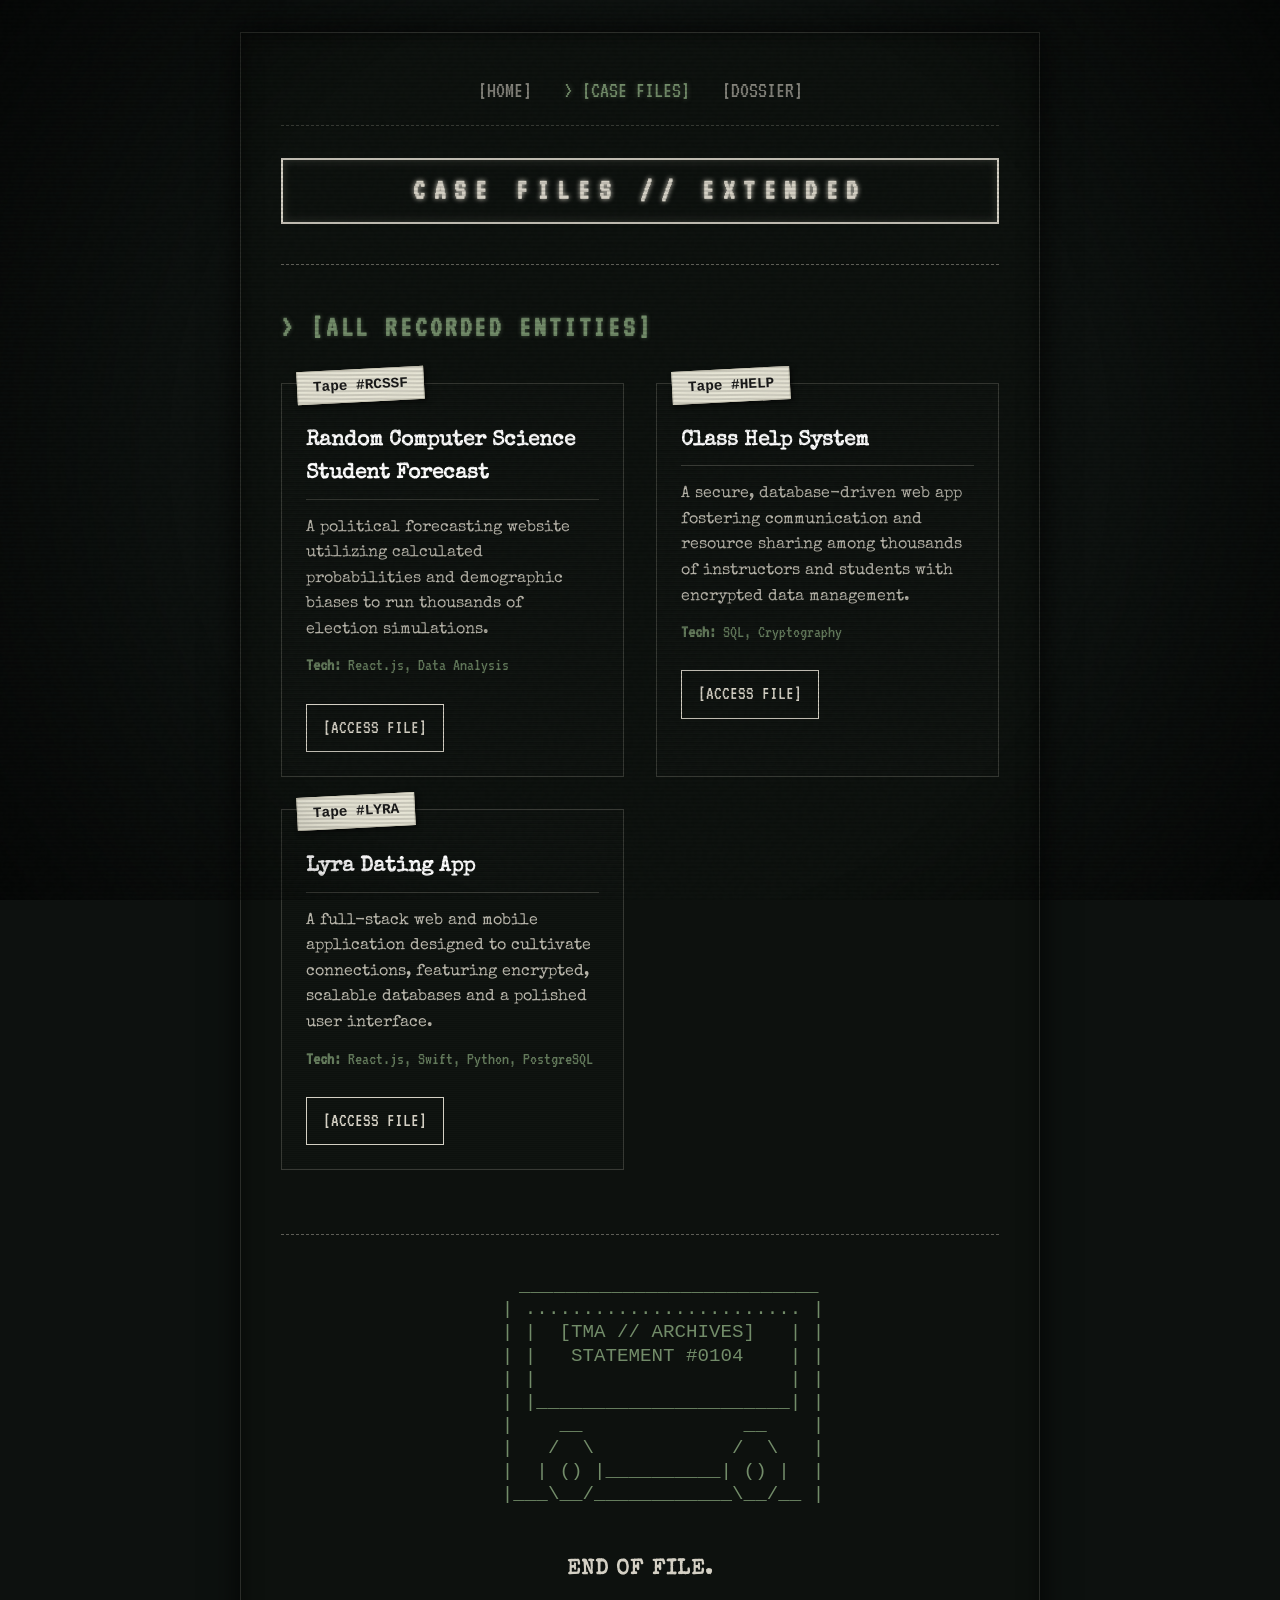
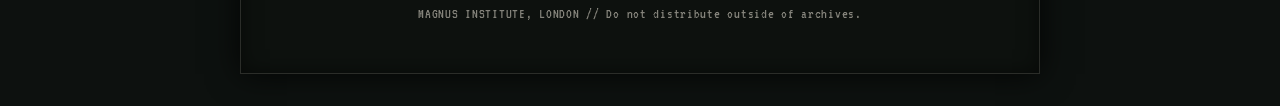
==== projects.html @ f33b3553 "Add files via upload" ====
<!DOCTYPE html>
<html lang="en">

<head>
    <meta charset="UTF-8">
    <meta name="viewport" content="width=device-width, initial-scale=1.0">
    <title>The Archives | Case Files</title>
    <link rel="stylesheet" href="style.css">
    <link rel="preconnect" href="https://fonts.googleapis.com">
    <link rel="preconnect" href="https://fonts.gstatic.com" crossorigin>
    <link href="https://fonts.googleapis.com/css2?family=Special+Elite&family=VT323&display=swap" rel="stylesheet">
</head>

<body>
    <div class="crt-overlay"></div>
    <div class="scanlines"></div>
    <div class="noise"></div>

    <main class="container">
        <header class="document-header">
            <nav class="archive-nav">
                <a href="index.html" class="nav-link">[HOME]</a>
                <a href="projects.html" class="nav-link active">[CASE FILES]</a>
                <a href="resume.html" class="nav-link">[DOSSIER]</a>
            </nav>
            <h1 class="classification">CASE FILES // EXTENDED</h1>
            <hr class="separator">
        </header>

        <section class="content-section" id="case-files">
            <h2>[ALL RECORDED ENTITIES]</h2>
            <div class="grid-container">
                <article class="case-file">
                    <div class="tape-label">Tape #RCSSF</div>
                    <h3>Random Computer Science Student Forecast</h3>
                    <p>A political forecasting website utilizing calculated probabilities and demographic biases to run
                        thousands of election simulations.</p>
                    <p class="tech-stack"><strong>Tech:</strong> React.js, Data Analysis</p>
                    <a href="#" class="btn">[ACCESS FILE]</a>
                </article>
                <article class="case-file">
                    <div class="tape-label">Tape #HELP</div>
                    <h3>Class Help System</h3>
                    <p>A secure, database-driven web app fostering communication and resource sharing among thousands of
                        instructors and students with encrypted data management.</p>
                    <p class="tech-stack"><strong>Tech:</strong> SQL, Cryptography</p>
                    <a href="#" class="btn">[ACCESS FILE]</a>
                </article>
                <article class="case-file">
                    <div class="tape-label">Tape #LYRA</div>
                    <h3>Lyra Dating App</h3>
                    <p>A full-stack web and mobile application designed to cultivate connections, featuring encrypted,
                        scalable databases and a polished user interface.</p>
                    <p class="tech-stack"><strong>Tech:</strong> React.js, Swift, Python, PostgreSQL</p>
                    <a href="#" class="btn">[ACCESS FILE]</a>
                </article>
            </div>
        </section>

        <footer class="document-footer">
            <hr class="separator">
            <pre class="ascii-art">
     __________________________
    | ........................ |
    | |  [TMA // ARCHIVES]   | |
    | |   STATEMENT #0104    | |
    | |                      | |
    | |______________________| |
    |    __              __    |
    |   /  \            /  \   |
    |  | () |__________| () |  |
    |___\__/____________\__/__ |
            </pre>
            <p>END OF FILE.</p>
            <p class="small-text">MAGNUS INSTITUTE, LONDON // Do not distribute outside of archives.</p>
        </footer>
    </main>

    <script src="script.js"></script>
</body>

</html>
---- style.css ----
:root {
    --bg-color: #0d110f; /* very dark greenish gray */
    --text-color: #d4d0c4; /* aged paper / dim phosphor */
    --accent-color: #728c69; /* muted tape label green */
    --red-alert: #a63c3c; /* dull blood red */
    --tape-color: #e6e4d5; /* yellowish masking tape */
    --font-typewriter: 'Special Elite', monospace;
    --font-terminal: 'VT323', monospace;
}

* {
    margin: 0;
    padding: 0;
    box-sizing: border-box;
    cursor: crosshair;
}

body {
    background-color: var(--bg-color);
    color: var(--text-color);
    font-family: var(--font-typewriter);
    line-height: 1.6;
    overflow-x: hidden;
    position: relative;
    padding: 2rem 1rem;
}

/* --- Vfx Overlays --- */
.scanlines {
    position: fixed;
    top: 0; left: 0; width: 100%; height: 100vh;
    background: linear-gradient(
        to bottom,
        rgba(255,255,255,0),
        rgba(255,255,255,0) 50%,
        rgba(0,0,0,0.1) 50%,
        rgba(0,0,0,0.1)
    );
    background-size: 100% 4px;
    pointer-events: none;
    z-index: 100;
}

.noise {
    position: fixed;
    top: 0; left: 0; width: 100%; height: 100vh;
    background-image: url('data:image/svg+xml;utf8,%3Csvg viewBox="0 0 200 200" xmlns="http://www.w3.org/2000/svg"%3E%3Cfilter id="noiseFilter"%3E%3CfeTurbulence type="fractalNoise" baseFrequency="0.85" numOctaves="3" stitchTiles="stitch"/%3E%3C/filter%3E%3Crect width="100%25" height="100%25" filter="url(%23noiseFilter)" opacity="0.1"/%3E%3C/svg%3E');
    pointer-events: none;
    z-index: 99;
    opacity: 0.15;
}

.crt-overlay {
    position: fixed;
    top: 0; left: 0; width: 100%; height: 100vh;
    background: radial-gradient(circle, rgba(13,17,15,0) 60%, rgba(0,0,0,0.6) 100%);
    pointer-events: none;
    z-index: 98;
}

/* --- Layout Defaults --- */
.container {
    max-width: 800px;
    margin: 0 auto;
    position: relative;
    z-index: 10;
    padding: 2.5rem;
    border: 1px solid rgba(212, 208, 196, 0.15);
    background: rgba(13, 17, 15, 0.85); /* Slightly transparent dark bg */
    box-shadow: 0 0 30px rgba(0,0,0,0.8), inset 0 0 20px rgba(0,0,0,0.5);
}

.document-header {
    margin-bottom: 2rem;
}

.classification {
    font-family: var(--font-terminal);
    font-size: 1.8rem;
    letter-spacing: 0.3em;
    text-align: center;
    border: 2px solid var(--text-color);
    padding: 0.5rem;
    margin-bottom: 2rem;
    text-transform: uppercase;
    animation: flicker 5s infinite alternate;
    text-shadow: 0 0 5px var(--text-color);
    box-shadow: inset 0 0 10px rgba(212, 208, 196, 0.2);
}

.meta-data {
    font-size: 1.1rem;
    padding: 1rem;
    background: rgba(255, 255, 255, 0.02);
    border-left: 4px solid var(--accent-color);
}

.meta-data p {
    margin-bottom: 0.75rem;
    display: flex;
    flex-wrap: wrap;
    align-items: baseline;
}

.meta-data strong {
    font-family: var(--font-terminal);
    font-size: 1.4rem;
    color: var(--accent-color);
    margin-right: 0.8rem;
    min-width: 150px;
}

.typewriter-text {
    color: #fff;
    text-shadow: 0 0 3px rgba(255,255,255,0.5);
}

.separator {
    border: none;
    border-top: 1px dashed rgba(212, 208, 196, 0.4);
    margin: 2.5rem 0;
}

/* --- Sections --- */
.content-section {
    margin-bottom: 4rem;
}

h2 {
    font-family: var(--font-terminal);
    font-size: 1.8rem;
    margin-bottom: 1.5rem;
    color: var(--accent-color);
    text-transform: uppercase;
    letter-spacing: 0.1em;
    text-shadow: 0 0 4px rgba(114, 140, 105, 0.5);
}

h2::before {
    content: "> ";
    animation: blink 2s infinite;
}

/* --- Redacted Text --- */
.redacted {
    background-color: var(--text-color);
    color: var(--text-color);
    padding: 0 4px;
    display: inline-block;
    transition: all 0.3s ease;
    cursor: help;
}

.redacted:hover {
    background-color: rgba(212, 208, 196, 0.1); /* reveals slightly */
    text-shadow: 0 0 2px var(--text-color);
}

.redacted::selection {
    background: transparent;
    color: transparent;
}

/* --- Case Files (Projects) --- */
.grid-container {
    display: grid;
    grid-template-columns: repeat(auto-fit, minmax(240px, 1fr));
    gap: 2rem;
    margin-top: 2rem;
}

.case-file {
    border: 1px solid rgba(212, 208, 196, 0.2);
    padding: 2rem 1.5rem 1.5rem 1.5rem;
    position: relative;
    background: repeating-linear-gradient(
        0deg,
        rgba(255, 255, 255, 0.01),
        rgba(255, 255, 255, 0.01) 1px,
        transparent 1px,
        transparent 2px
    );
    transition: all 0.3s ease;
}

.case-file:hover {
    background-color: rgba(255, 255, 255, 0.03);
    border-color: var(--accent-color);
    transform: translateY(-3px) scale(1.01);
    box-shadow: 0 8px 20px rgba(0,0,0,0.6);
}

.tape-label {
    position: absolute;
    top: -15px;
    left: 15px;
    background: var(--tape-color);
    color: #1a1a1a;
    font-weight: bold;
    padding: 4px 15px;
    font-size: 0.9rem;
    transform: rotate(-3deg);
    box-shadow: 2px 2px 5px rgba(0,0,0,0.6);
    font-family: 'Courier New', Courier, monospace;
    border: 1px solid #ccc9b8;
    background-image: linear-gradient(rgba(0,0,0,0.03) 50%, transparent 50%);
    background-size: 100% 4px;
}

.case-file h3 {
    margin-top: 0.5rem;
    margin-bottom: 1rem;
    font-size: 1.3rem;
    border-bottom: 1px solid rgba(212, 208, 196, 0.2);
    padding-bottom: 0.5rem;
    color: #fff;
}

.case-file p {
    font-size: 1rem;
    margin-bottom: 1.5rem;
    opacity: 0.85;
}

/* --- Buttons / Links --- */
.btn {
    display: inline-block;
    color: var(--text-color);
    text-decoration: none;
    font-family: var(--font-terminal);
    font-size: 1.2rem;
    border: 1px solid var(--text-color);
    padding: 0.5rem 1rem;
    transition: all 0.2s;
    background: transparent;
    cursor: pointer;
    text-transform: uppercase;
}

.btn:hover {
    background: var(--text-color);
    color: var(--bg-color);
    box-shadow: 0 0 10px rgba(212, 208, 196, 0.5);
}

/* --- Forms --- */
.form-wrapper {
    background: rgba(0,0,0,0.2);
    padding: 1.5rem;
    border: 1px solid rgba(212, 208, 196, 0.1);
}

.input-group {
    margin-bottom: 1.5rem;
}

.input-group label {
    display: block;
    font-family: var(--font-terminal);
    margin-bottom: 0.5rem;
    font-size: 1.3rem;
    color: var(--accent-color);
}

input, textarea {
    width: 100%;
    background: rgba(13, 17, 15, 0.8);
    border: 1px solid rgba(212, 208, 196, 0.3);
    color: var(--text-color);
    padding: 0.8rem;
    font-family: var(--font-typewriter);
    font-size: 1rem;
    resize: vertical;
    transition: border-color 0.3s;
}

input::placeholder, textarea::placeholder {
    color: rgba(212, 208, 196, 0.3);
    font-family: var(--font-typewriter);
}

input:focus, textarea:focus {
    outline: none;
    border-color: var(--accent-color);
    background: rgba(255,255,255,0.05);
    box-shadow: 0 0 5px rgba(114, 140, 105, 0.3);
}

#recording-status {
    margin-top: 1.5rem;
    font-family: var(--font-terminal);
    color: var(--red-alert);
    font-size: 1.3rem;
    padding: 1rem;
    border: 1px dashed var(--red-alert);
    text-align: center;
}

#recording-complete {
    margin-top: 1.5rem;
    font-family: var(--font-terminal);
    color: var(--accent-color);
    font-size: 1.3rem;
    padding: 1rem;
    border: 1px solid var(--accent-color);
    text-align: center;
    text-shadow: 0 0 3px rgba(114, 140, 105, 0.5);
}

.hidden {
    display: none;
}

.recording-dot {
    display: inline-block;
    width: 14px;
    height: 14px;
    background-color: var(--red-alert);
    border-radius: 50%;
    margin-right: 10px;
    animation: blink 1s infinite;
    box-shadow: 0 0 8px var(--red-alert);
}

/* --- Footer --- */
.document-footer {
    text-align: center;
    margin-top: 3rem;
}

.ascii-art {
    font-family: monospace;
    color: var(--accent-color);
    font-size: 1.2rem;
    line-height: 1.2;
    margin-bottom: 1.5rem;
    animation: flicker 6s infinite alternate;
}

.document-footer p {
    font-weight: bold;
    font-size: 1.3rem;
    margin-bottom: 0.5rem;
    letter-spacing: 0.05em;
}

.small-text {
    font-size: 0.9rem !important;
    opacity: 0.6;
    font-family: var(--font-terminal);
    font-weight: normal !important;
    margin-top: 1rem;
}

/* --- Animations --- */
@keyframes flicker {
    0% { opacity: 1; }
    3% { opacity: 0.8; }
    6% { opacity: 1; }
    7% { opacity: 0.4; }
    8% { opacity: 1; }
    9% { opacity: 1; }
    10% { opacity: 0.6; }
    11% { opacity: 1; }
    50% { opacity: 1; }
    55% { opacity: 0.8; }
    60% { opacity: 1; text-shadow: none; }
    62% { text-shadow: 2px 0 0 rgba(255,0,0,0.5), -2px 0 0 rgba(0,255,0,0.5); }
    65% { text-shadow: none; }
    100% { opacity: 1; }
}

@keyframes blink {
    0%, 49% { opacity: 1; }
    50%, 100% { opacity: 0; }
}

/* Selection */
::selection {
    background: rgba(114, 140, 105, 0.6);
    color: #fff;
}
/* --- Navigation --- */
.archive-nav {
    display: flex;
    justify-content: center;
    gap: 2rem;
    margin-bottom: 2rem;
    padding-bottom: 1rem;
    border-bottom: 1px dashed rgba(212, 208, 196, 0.2);
}

.nav-link {
    color: var(--text-color);
    text-decoration: none;
    font-family: var(--font-terminal);
    font-size: 1.4rem;
    opacity: 0.6;
    transition: all 0.3s ease;
}

.nav-link:hover,
.nav-link.active {
    opacity: 1;
    color: var(--accent-color);
    text-shadow: 0 0 5px rgba(114, 140, 105, 0.5);
}

.nav-link.active::before {
    content: "> ";
}

/* --- Resume / Dossier Specifics --- */
.resume-item {
    margin-bottom: 2.5rem;
    border-left: 2px solid rgba(212, 208, 196, 0.1);
    padding-left: 1.5rem;
    position: relative;
}

.resume-item::before {
    content: "";
    position: absolute;
    left: -6px;
    top: 5px;
    width: 10px;
    height: 10px;
    background: var(--text-color);
    border-radius: 50%;
    opacity: 0.5;
}

.resume-header {
    display: flex;
    justify-content: space-between;
    align-items: baseline;
    margin-bottom: 1rem;
    flex-wrap: wrap;
}

.resume-header h3 {
    font-size: 1.4rem;
    color: #fff;
    margin-right: 1rem;
}

.dates {
    font-family: var(--font-terminal);
    color: var(--accent-color);
    font-size: 1.2rem;
}

.resume-list {
    list-style-type: square;
    padding-left: 1.5rem;
}

.resume-list li {
    margin-bottom: 0.5rem;
}

/* --- Skills Grid --- */
.skills-grid {
    display: grid;
    grid-template-columns: repeat(auto-fit, minmax(200px, 1fr));
    gap: 1.5rem;
}

.skill-category {
    background: rgba(255, 255, 255, 0.02);
    padding: 1.5rem;
    border: 1px solid rgba(212, 208, 196, 0.1);
}

.skill-category h3 {
    font-family: var(--font-terminal);
    color: var(--accent-color);
    font-size: 1.3rem;
    margin-bottom: 0.8rem;
    text-transform: uppercase;
    border-bottom: 1px dashed rgba(212, 208, 196, 0.2);
    padding-bottom: 0.5rem;
}

.tech-stack {
    margin-top: -1rem;
    margin-bottom: 1.5rem !important;
    font-family: var(--font-terminal);
    font-size: 1.1rem !important;
    color: var(--accent-color);
}

/* --- Print Styles --- */
@media print {
    body {
        background: #fff;
        color: #000;
        padding: 0;
    }

    .crt-overlay,
    .scanlines,
    .noise,
    .archive-nav,
    .btn {
        display: none !important;
    }

    .container {
        border: none;
        box-shadow: none;
        background: transparent;
        max-width: 100%;
        padding: 0;
    }

    h1,
    h2,
    h3,
    .meta-data strong,
    .classification,
    .dates {
        color: #000;
        text-shadow: none;
    }

    .classification {
        border-color: #000;
        animation: none;
        box-shadow: none;
    }

    .redacted {
        background-color: #000;
        color: #000;
    }
}
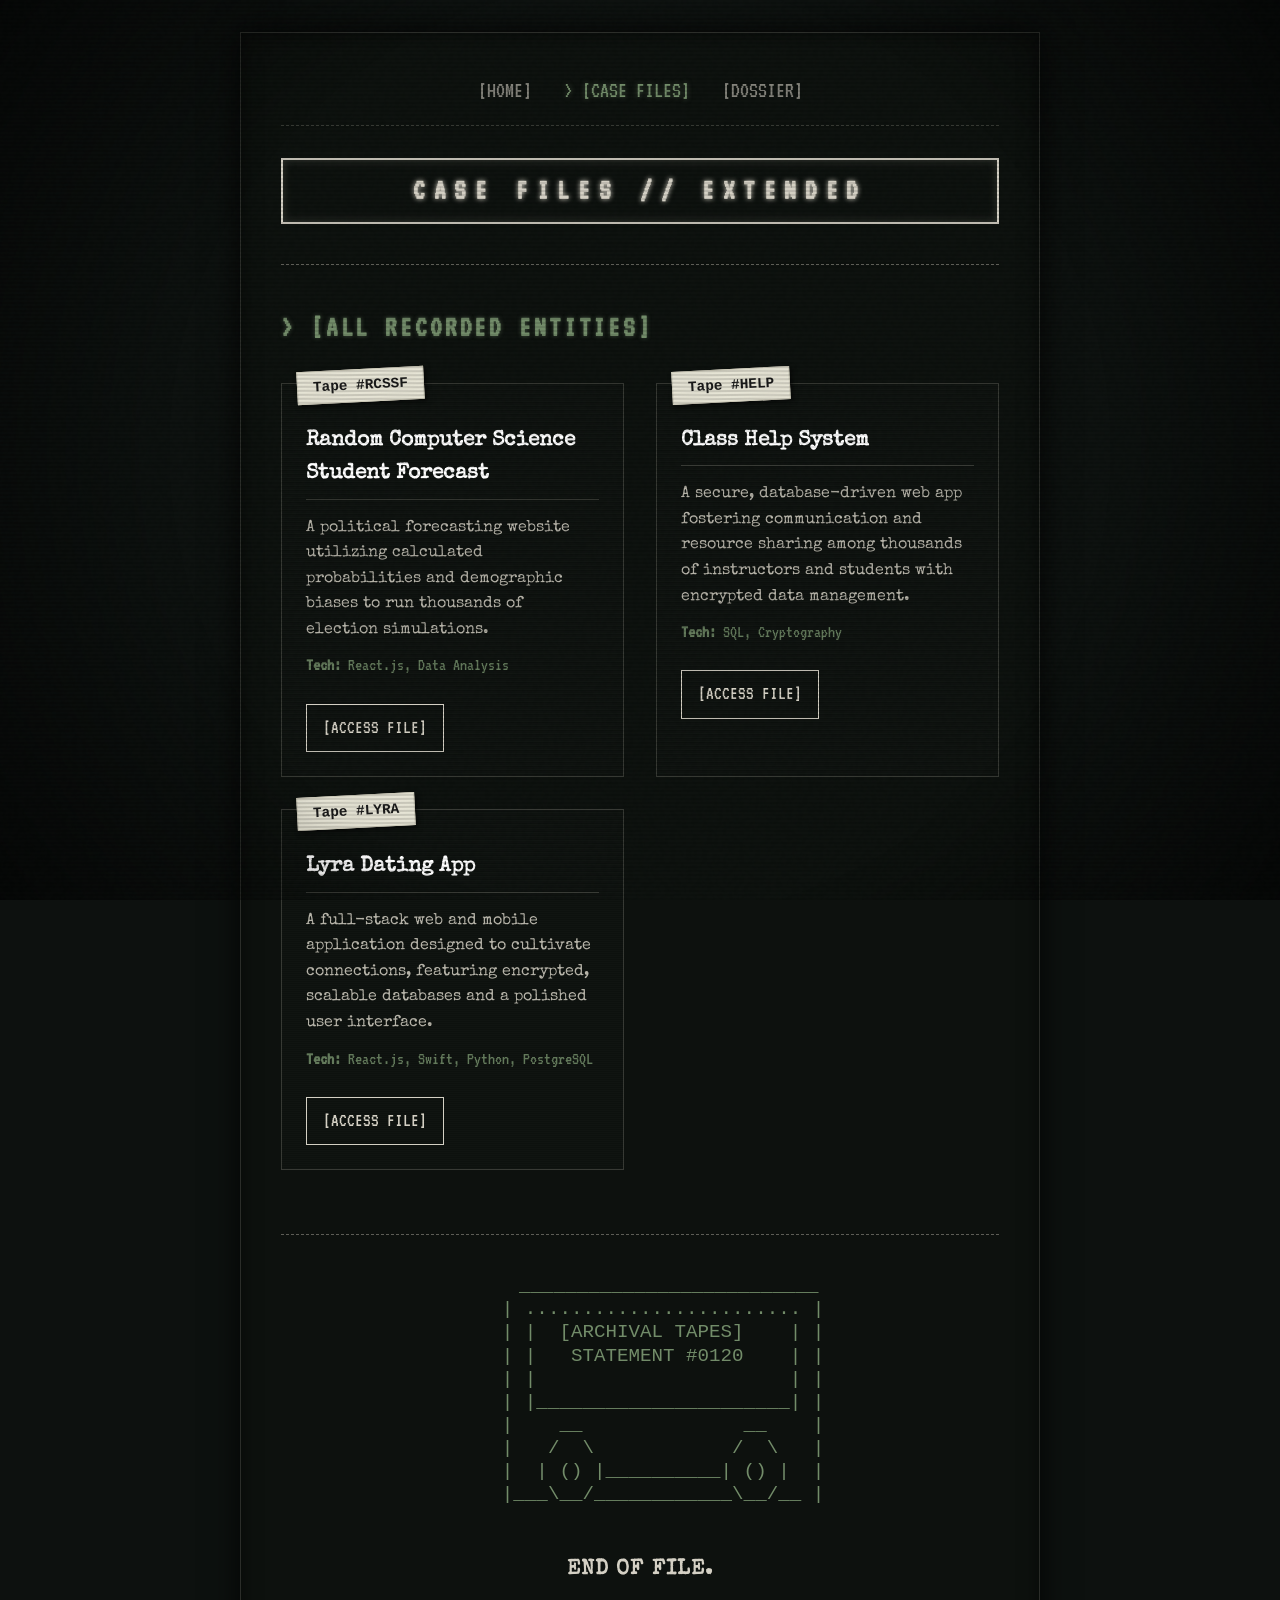
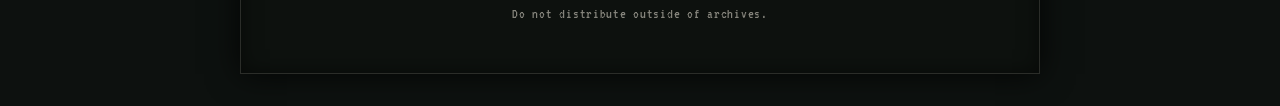
==== commit 5f365a5a: "Add files via upload" ====
--- a/projects.html
+++ b/projects.html
@@ -36,7 +36,7 @@
                     <p>A political forecasting website utilizing calculated probabilities and demographic biases to run
                         thousands of election simulations.</p>
                     <p class="tech-stack"><strong>Tech:</strong> React.js, Data Analysis</p>
-                    <a href="#" class="btn">[ACCESS FILE]</a>
+                    <a href="https://github.com/E-Camacho314/RCSSF" class="btn">[ACCESS FILE]</a>
                 </article>
                 <article class="case-file">
                     <div class="tape-label">Tape #HELP</div>
@@ -44,7 +44,7 @@
                     <p>A secure, database-driven web app fostering communication and resource sharing among thousands of
                         instructors and students with encrypted data management.</p>
                     <p class="tech-stack"><strong>Tech:</strong> SQL, Cryptography</p>
-                    <a href="#" class="btn">[ACCESS FILE]</a>
+                    <a href="https://github.com/E-Camacho314/CSE-360-Group-Project" class="btn">[ACCESS FILE]</a>
                 </article>
                 <article class="case-file">
                     <div class="tape-label">Tape #LYRA</div>
@@ -62,8 +62,8 @@
             <pre class="ascii-art">
      __________________________
     | ........................ |
-    | |  [TMA // ARCHIVES]   | |
-    | |   STATEMENT #0104    | |
+    | |  [ARCHIVAL TAPES]    | |
+    | |   STATEMENT #0120    | |
     | |                      | |
     | |______________________| |
     |    __              __    |
@@ -72,7 +72,7 @@
     |___\__/____________\__/__ |
             </pre>
             <p>END OF FILE.</p>
-            <p class="small-text">MAGNUS INSTITUTE, LONDON // Do not distribute outside of archives.</p>
+            <p class="small-text">Do not distribute outside of archives.</p>
         </footer>
     </main>
 
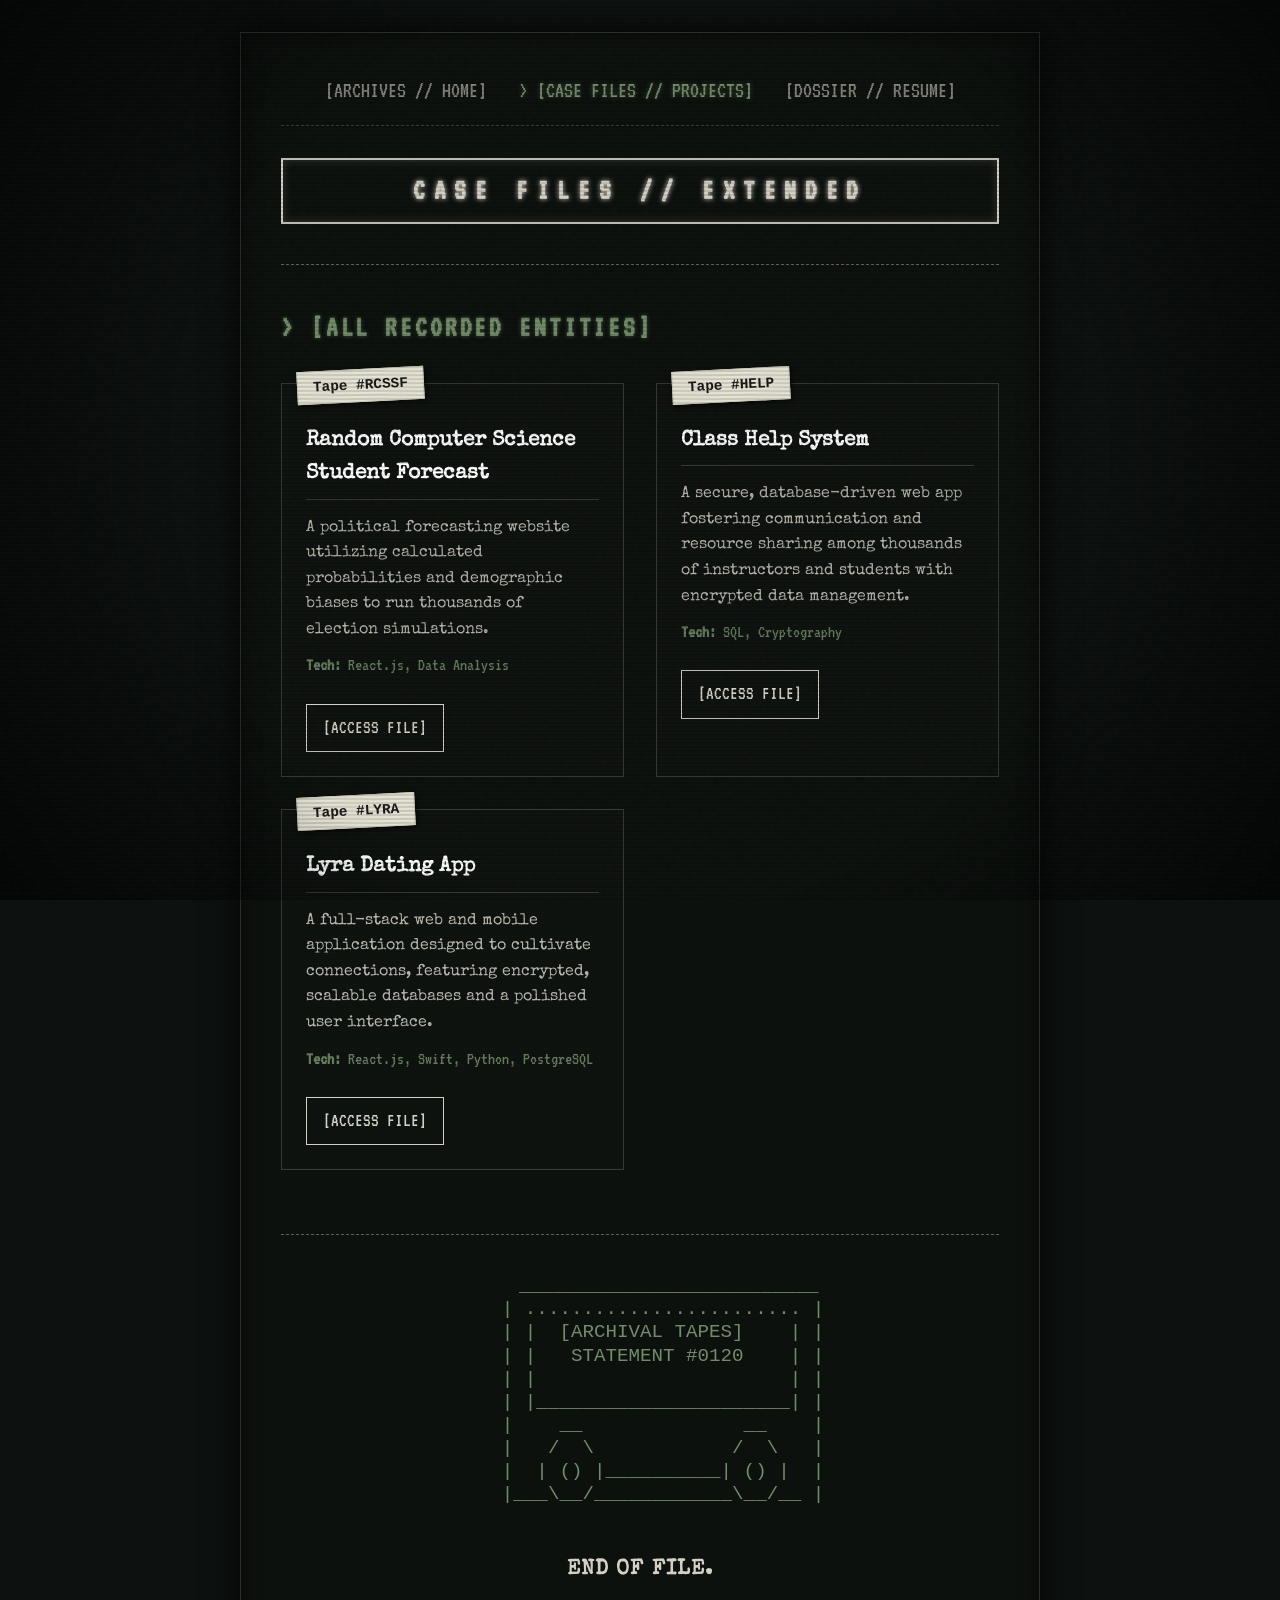
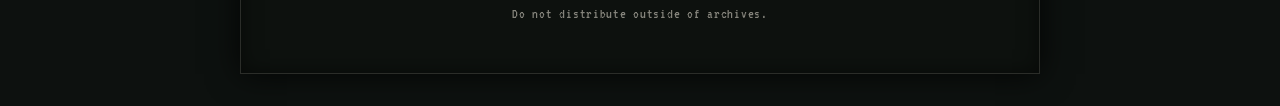
==== commit bddd7381: "Add files via upload" ====
--- a/projects.html
+++ b/projects.html
@@ -19,9 +19,9 @@
     <main class="container">
         <header class="document-header">
             <nav class="archive-nav">
-                <a href="index.html" class="nav-link">[HOME]</a>
-                <a href="projects.html" class="nav-link active">[CASE FILES]</a>
-                <a href="resume.html" class="nav-link">[DOSSIER]</a>
+                <a href="index.html" class="nav-link">[ARCHIVES // HOME]</a>
+                <a href="projects.html" class="nav-link active">[CASE FILES // PROJECTS]</a>
+                <a href="resume.html" class="nav-link">[DOSSIER // RESUME]</a>
             </nav>
             <h1 class="classification">CASE FILES // EXTENDED</h1>
             <hr class="separator">
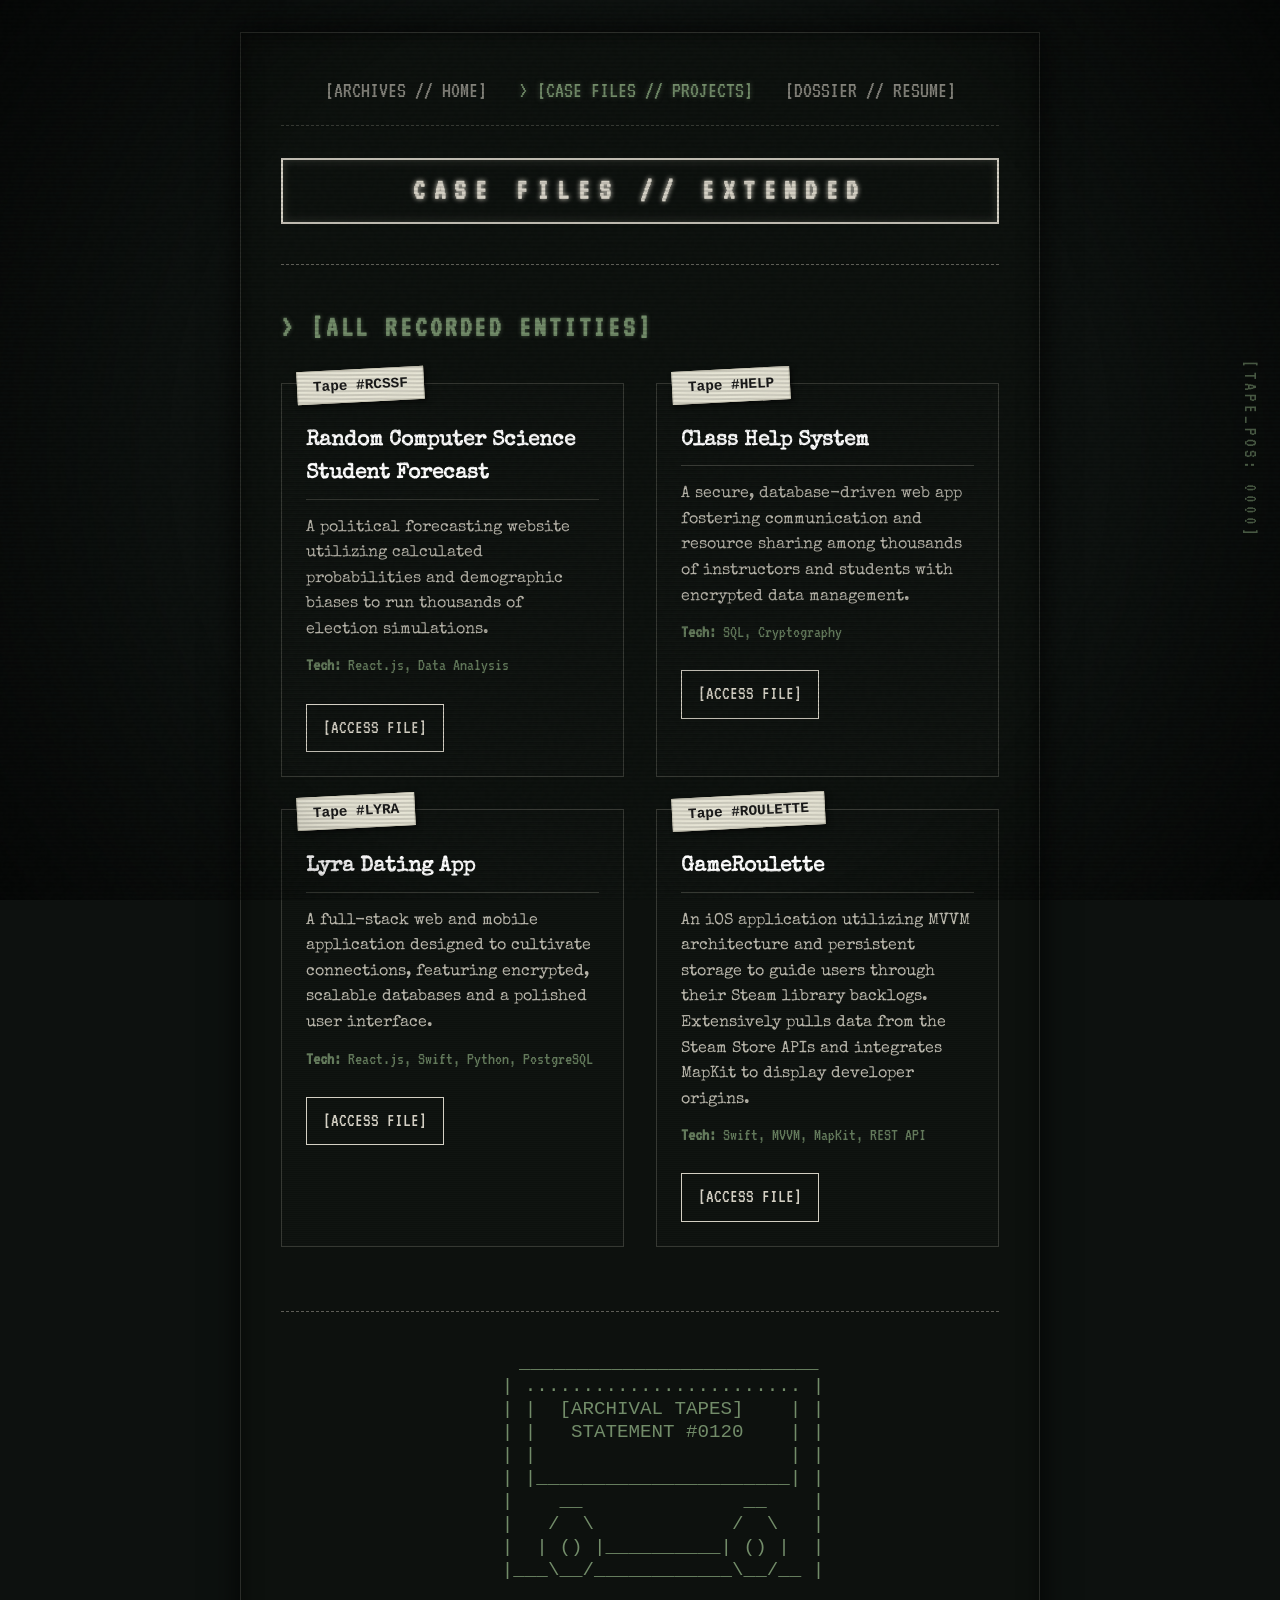
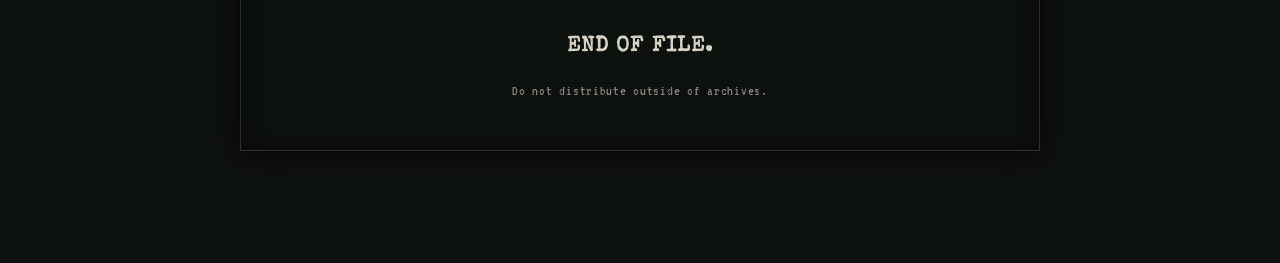
==== commit 5f3887c7: "Add files via upload" ====
--- a/projects.html
+++ b/projects.html
@@ -54,6 +54,13 @@
                     <p class="tech-stack"><strong>Tech:</strong> React.js, Swift, Python, PostgreSQL</p>
                     <a href="#" class="btn">[ACCESS FILE]</a>
                 </article>
+                <article class="case-file">
+                    <div class="tape-label">Tape #ROULETTE</div>
+                    <h3>GameRoulette</h3>
+                    <p>An iOS application utilizing MVVM architecture and persistent storage to guide users through their Steam library backlogs. Extensively pulls data from the Steam Store APIs and integrates MapKit to display developer origins.</p>
+                    <p class="tech-stack"><strong>Tech:</strong> Swift, MVVM, MapKit, REST API</p>
+                    <a href="#" class="btn">[ACCESS FILE]</a>
+                </article>
             </div>
         </section>
 
--- a/style.css
+++ b/style.css
@@ -181,6 +181,31 @@
         transparent 2px
     );
     transition: all 0.3s ease;
+}
+
+/* --- VHS Glitch on Hover --- */
+.case-file::after {
+    content: "";
+    position: absolute;
+    top: 0; left: 0;
+    width: 100%; height: 100%;
+    background: linear-gradient(to bottom, transparent 0%, rgba(212, 208, 196, 0.15) 50%, transparent 100%);
+    background-size: 100% 25%;
+    background-repeat: no-repeat;
+    background-position: 0 -25%;
+    opacity: 0;
+    pointer-events: none;
+    z-index: 10;
+}
+.case-file:hover::after {
+    animation: vhs-scan 1.5s linear infinite;
+    opacity: 1;
+}
+@keyframes vhs-scan {
+    0% { background-position: 0 -25%; opacity: 0; }
+    10% { opacity: 1; }
+    90% { opacity: 1; }
+    100% { background-position: 0 125%; opacity: 0; }
 }
 
 .case-file:hover {
@@ -490,6 +515,136 @@
     color: var(--accent-color);
 }
 
+/* --- Global Tape Status Scroll --- */
+.tape-scroll-indicator {
+    position: fixed;
+    right: 15px;
+    top: 50%;
+    transform: translateY(-50%);
+    font-family: var(--font-terminal);
+    font-size: 1.2rem;
+    color: var(--accent-color);
+    writing-mode: vertical-rl;
+    text-orientation: mixed;
+    letter-spacing: 0.2rem;
+    pointer-events: none;
+    z-index: 110;
+    opacity: 0.6;
+}
+
+/* --- Preloader --- */
+.cassette-preloader {
+    position: fixed;
+    top: 0; left: 0;
+    width: 100vw; height: 100vh;
+    background-color: var(--bg-color);
+    z-index: 9999;
+    display: flex;
+    justify-content: center;
+    align-items: center;
+    transition: opacity 0.5s ease;
+}
+
+body.loaded .cassette-preloader {
+    opacity: 0;
+    pointer-events: none;
+}
+
+.preloader-content {
+    text-align: center;
+    color: var(--text-color);
+    font-family: var(--font-terminal);
+}
+
+.ascii-cassette {
+    font-size: 1.2rem;
+    color: var(--accent-color);
+    margin-bottom: 2rem;
+    animation: flicker 3s infinite alternate;
+}
+
+.boot-line {
+    font-size: 1.5rem;
+    opacity: 0;
+    animation: bootType 0.1s forwards;
+    text-align: left;
+    margin-bottom: 0.5rem;
+}
+
+@keyframes bootType {
+    to { opacity: 1; }
+}
+
+.blink-rec {
+    color: var(--red-alert);
+}
+.blink-rec::after {
+    content: " ● ]";
+    animation: blink 1s infinite alternate;
+}
+
+/* Morph Cassette in Name */
+.morph-cassette {
+    display: inline-block;
+    color: var(--accent-color);
+    margin-right: 15px;
+    font-size: 1.5rem;
+    vertical-align: middle;
+}
+
+body.loaded .morph-cassette {
+    animation: glitchHide 1s forwards;
+    animation-delay: 0.2s; 
+}
+
+@keyframes glitchHide {
+    0% { transform: scale(1) skewX(0deg); opacity: 1; }
+    20% { transform: scale(1.2) skewX(20deg); opacity: 1; color: var(--text-color); }
+    40% { transform: scale(0.8) skewX(-20deg); opacity: 0.8; color: var(--red-alert); text-shadow: 2px 0 0 rgba(255,0,0,0.5); }
+    60% { transform: scale(1.5) skewX(40deg); opacity: 0.5; filter: blur(2px); }
+    100% { transform: scale(0); opacity: 0; display: none; margin-right: 0;}
+}
+
+/* --- Glitch Cursor Trail --- */
+.cursor-trail-glitch {
+    position: fixed;
+    pointer-events: none;
+    color: var(--red-alert);
+    font-family: var(--font-terminal);
+    font-size: 1.2rem;
+    z-index: 9999;
+    opacity: 0.8;
+    transform: translate(-50%, -50%);
+    animation: glitchTrail 0.8s steps(4) forwards;
+}
+
+@keyframes glitchTrail {
+    0% { opacity: 0.8; transform: translate(-50%, -50%) scale(1); }
+    50% { opacity: 0.4; transform: translate(-50%, -50%) scale(1.2) rotate(10deg); color: var(--accent-color); text-shadow: 2px 0 0 rgba(255,0,0,0.5); }
+    100% { opacity: 0; transform: translate(-50%, -50%) scale(0.5); }
+}
+
+/* --- Background Random Symbols --- */
+.bg-symbol {
+    position: absolute;
+    color: var(--text-color);
+    font-family: var(--font-terminal);
+    font-size: 2rem;
+    opacity: 0;
+    z-index: 1; /* Below the .container */
+    pointer-events: none;
+    animation: bgSymbolFade 4s ease-in-out forwards;
+    filter: blur(1px);
+}
+
+@keyframes bgSymbolFade {
+    0% { opacity: 0; transform: scale(0.9); }
+    10% { opacity: 0.3; }
+    50% { opacity: 0.6; filter: blur(0px); text-shadow: 0 0 10px var(--accent-color); }
+    90% { opacity: 0.3; }
+    100% { opacity: 0; transform: scale(1.1); }
+}
+
 /* --- Print Styles --- */
 @media print {
     body {
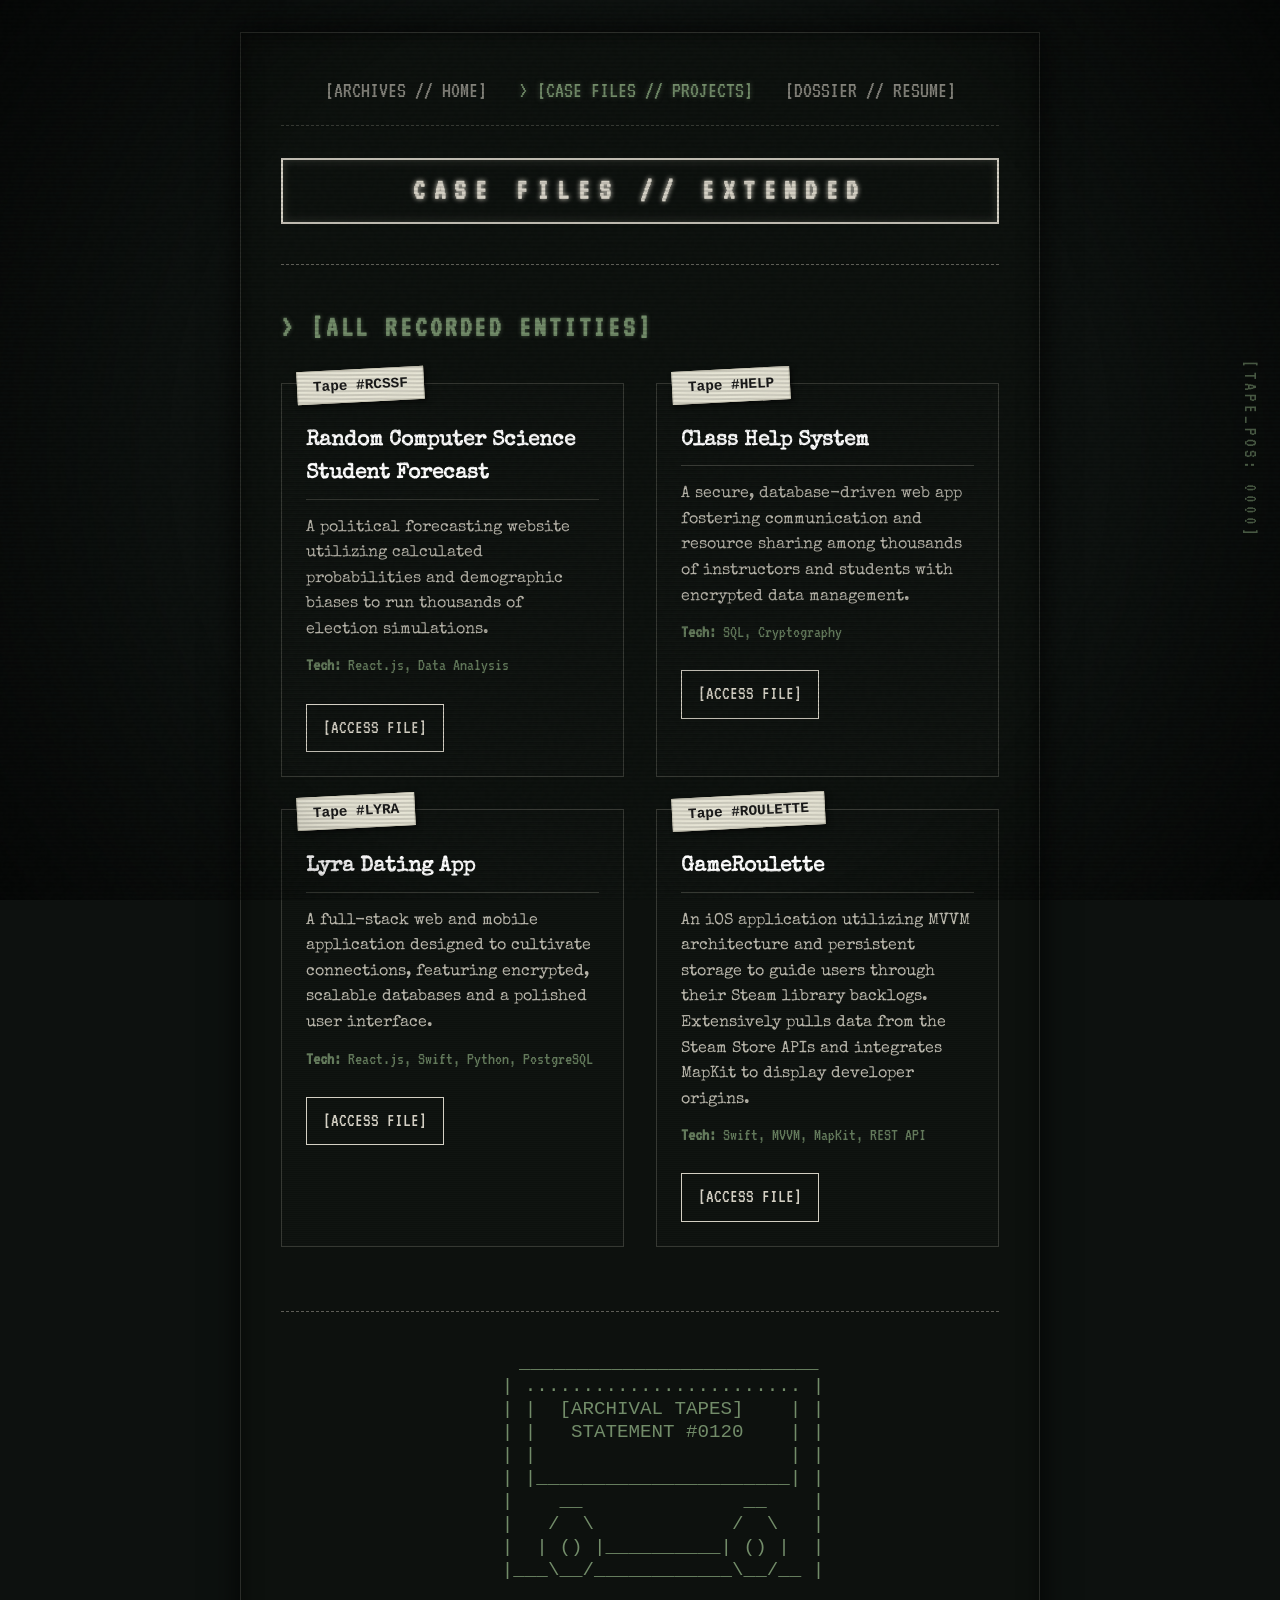
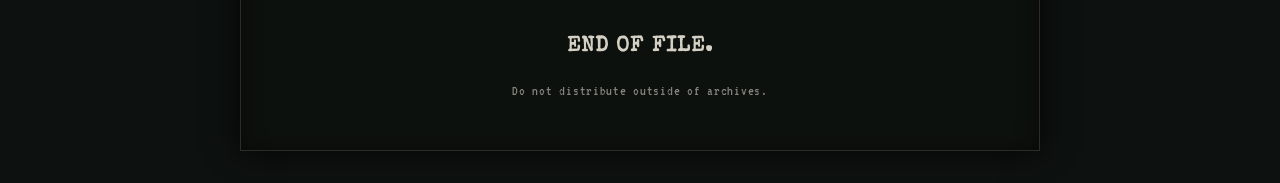
==== commit a9e2597d: "Add files via upload" ====
--- a/projects.html
+++ b/projects.html
@@ -59,7 +59,7 @@
                     <h3>GameRoulette</h3>
                     <p>An iOS application utilizing MVVM architecture and persistent storage to guide users through their Steam library backlogs. Extensively pulls data from the Steam Store APIs and integrates MapKit to display developer origins.</p>
                     <p class="tech-stack"><strong>Tech:</strong> Swift, MVVM, MapKit, REST API</p>
-                    <a href="#" class="btn">[ACCESS FILE]</a>
+                    <a href="https://github.com/E-Camacho314/GameRoulette" class="btn">[ACCESS FILE]</a>
                 </article>
             </div>
         </section>
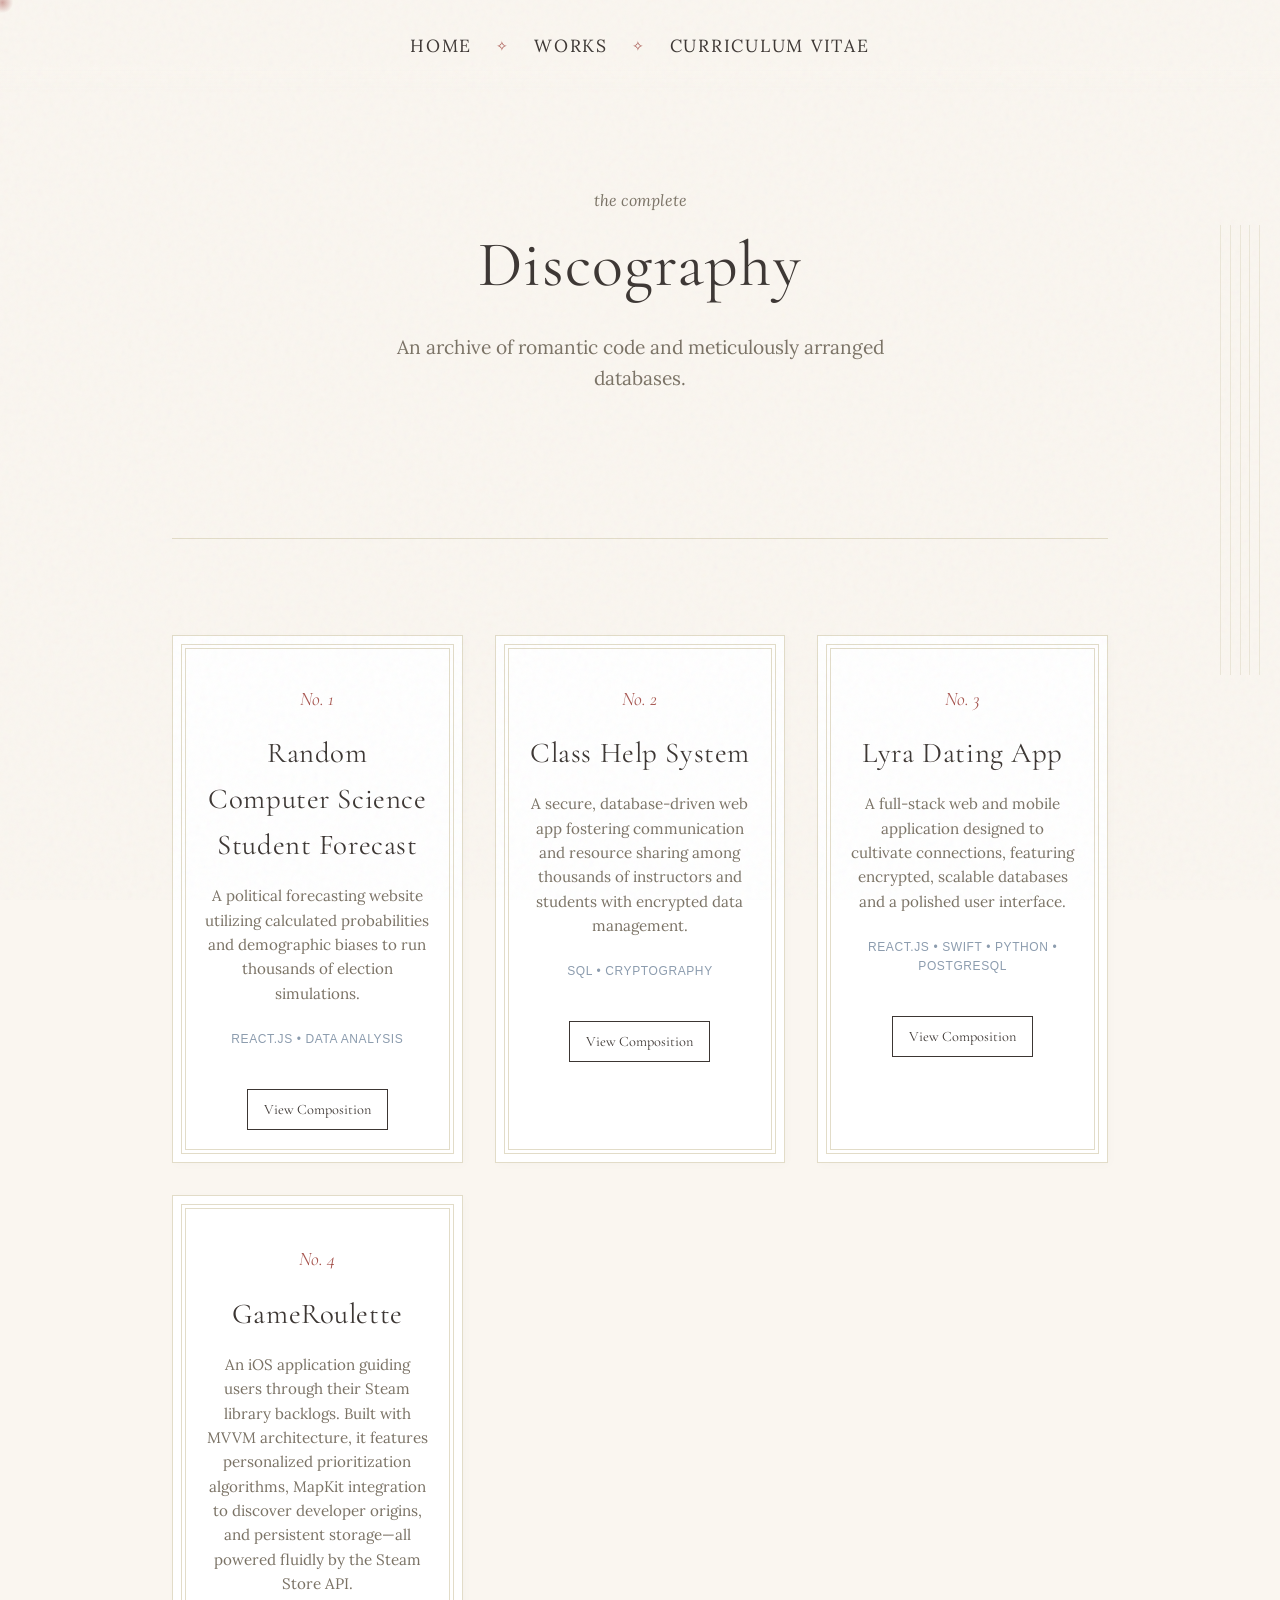
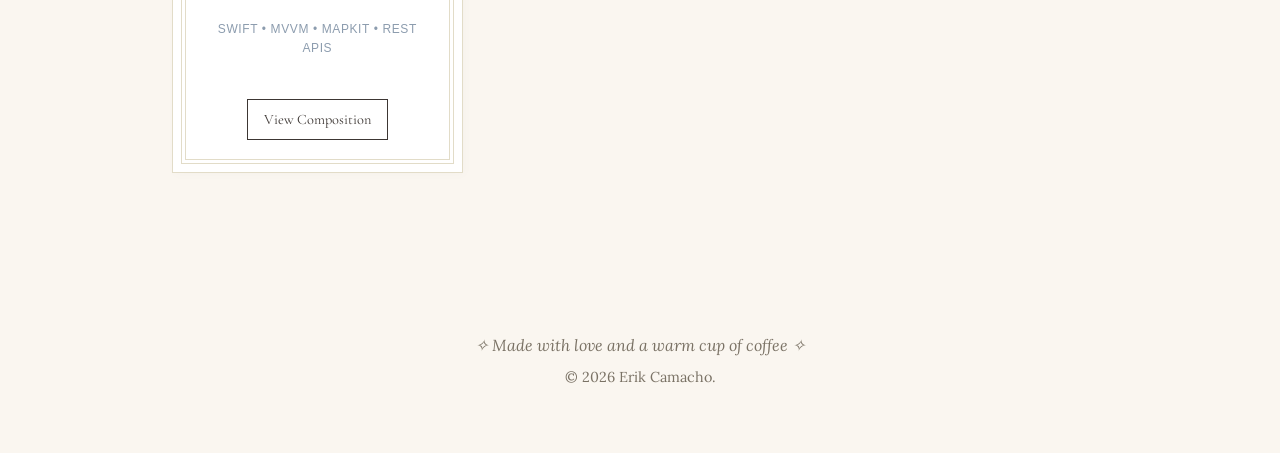
==== commit 8b5c3bca: "Add files via upload" ====
--- a/projects.html
+++ b/projects.html
@@ -1,89 +1,102 @@
 <!DOCTYPE html>
 <html lang="en">
-
 <head>
     <meta charset="UTF-8">
     <meta name="viewport" content="width=device-width, initial-scale=1.0">
-    <title>The Archives | Case Files</title>
-    <link rel="stylesheet" href="style.css">
+    <title>Works | Erik Camacho</title>
+    <!-- Fonts -->
     <link rel="preconnect" href="https://fonts.googleapis.com">
     <link rel="preconnect" href="https://fonts.gstatic.com" crossorigin>
-    <link href="https://fonts.googleapis.com/css2?family=Special+Elite&family=VT323&display=swap" rel="stylesheet">
+    <link href="https://fonts.googleapis.com/css2?family=Cormorant+Garamond:ital,wght@0,400;0,600;1,400&family=Lora:ital,wght@0,400;0,500;1,400&family=Great+Vibes&display=swap" rel="stylesheet">
+    <link rel="stylesheet" href="style.css">
 </head>
+<body>
+    <!-- Sparkles container -->
+    <div id="sparkle-container"></div>
+    
+    <nav class="elegant-nav fade-in-up">
+        <div class="nav-links">
+            <a href="index.html">Home</a>
+            <span class="separator">✧</span>
+            <a href="projects.html">Works</a>
+            <span class="separator">✧</span>
+            <a href="resume.html">Curriculum Vitae</a>
+        </div>
+    </nav>
 
-<body>
-    <div class="crt-overlay"></div>
-    <div class="scanlines"></div>
-    <div class="noise"></div>
-
-    <main class="container">
-        <header class="document-header">
-            <nav class="archive-nav">
-                <a href="index.html" class="nav-link">[ARCHIVES // HOME]</a>
-                <a href="projects.html" class="nav-link active">[CASE FILES // PROJECTS]</a>
-                <a href="resume.html" class="nav-link">[DOSSIER // RESUME]</a>
-            </nav>
-            <h1 class="classification">CASE FILES // EXTENDED</h1>
-            <hr class="separator">
-        </header>
-
-        <section class="content-section" id="case-files">
-            <h2>[ALL RECORDED ENTITIES]</h2>
-            <div class="grid-container">
-                <article class="case-file">
-                    <div class="tape-label">Tape #RCSSF</div>
-                    <h3>Random Computer Science Student Forecast</h3>
-                    <p>A political forecasting website utilizing calculated probabilities and demographic biases to run
-                        thousands of election simulations.</p>
-                    <p class="tech-stack"><strong>Tech:</strong> React.js, Data Analysis</p>
-                    <a href="https://github.com/E-Camacho314/RCSSF" class="btn">[ACCESS FILE]</a>
-                </article>
-                <article class="case-file">
-                    <div class="tape-label">Tape #HELP</div>
-                    <h3>Class Help System</h3>
-                    <p>A secure, database-driven web app fostering communication and resource sharing among thousands of
-                        instructors and students with encrypted data management.</p>
-                    <p class="tech-stack"><strong>Tech:</strong> SQL, Cryptography</p>
-                    <a href="https://github.com/E-Camacho314/CSE-360-Group-Project" class="btn">[ACCESS FILE]</a>
-                </article>
-                <article class="case-file">
-                    <div class="tape-label">Tape #LYRA</div>
-                    <h3>Lyra Dating App</h3>
-                    <p>A full-stack web and mobile application designed to cultivate connections, featuring encrypted,
-                        scalable databases and a polished user interface.</p>
-                    <p class="tech-stack"><strong>Tech:</strong> React.js, Swift, Python, PostgreSQL</p>
-                    <a href="#" class="btn">[ACCESS FILE]</a>
-                </article>
-                <article class="case-file">
-                    <div class="tape-label">Tape #ROULETTE</div>
-                    <h3>GameRoulette</h3>
-                    <p>An iOS application utilizing MVVM architecture and persistent storage to guide users through their Steam library backlogs. Extensively pulls data from the Steam Store APIs and integrates MapKit to display developer origins.</p>
-                    <p class="tech-stack"><strong>Tech:</strong> Swift, MVVM, MapKit, REST API</p>
-                    <a href="https://github.com/E-Camacho314/GameRoulette" class="btn">[ACCESS FILE]</a>
-                </article>
+    <main>
+        <section class="hero-section" style="min-height: 40vh;">
+            <div class="hero-content fade-in-up" data-delay="0.1">
+                <p class="pre-title">the complete</p>
+                <h1 class="main-title" style="font-size: 4rem;">Discography</h1>
+                <p class="hero-desc">An archive of romantic code and meticulously arranged databases.</p>
             </div>
         </section>
 
-        <footer class="document-footer">
-            <hr class="separator">
-            <pre class="ascii-art">
-     __________________________
-    | ........................ |
-    | |  [ARCHIVAL TAPES]    | |
-    | |   STATEMENT #0120    | |
-    | |                      | |
-    | |______________________| |
-    |    __              __    |
-    |   /  \            /  \   |
-    |  | () |__________| () |  |
-    |___\__/____________\__/__ |
-            </pre>
-            <p>END OF FILE.</p>
-            <p class="small-text">Do not distribute outside of archives.</p>
-        </footer>
+        <section id="projects-full" class="projects-section">
+            <div class="projects-grid">
+                
+                <article class="sheet-music-card fade-in-up" data-delay="0.1">
+                    <div class="card-ornament"></div>
+                    <div class="card-content">
+                        <span class="track-number">No. 1</span>
+                        <h3>Random Computer Science Student Forecast</h3>
+                        <p>A political forecasting website utilizing calculated probabilities and demographic biases to run thousands of election simulations.</p>
+                        <div class="tags" style="margin-bottom: 1.5rem;">
+                            <span>React.js</span> • <span>Data Analysis</span>
+                        </div>
+                        <a href="https://github.com/E-Camacho314/RCSSF" class="submit-btn" style="text-decoration: none; display: inline-block; font-size: 0.9rem; padding: 0.5rem 1rem;">View Composition</a>
+                    </div>
+                </article>
+
+                <article class="sheet-music-card fade-in-up" data-delay="0.2">
+                    <div class="card-ornament"></div>
+                    <div class="card-content">
+                        <span class="track-number">No. 2</span>
+                        <h3>Class Help System</h3>
+                        <p>A secure, database-driven web app fostering communication and resource sharing among thousands of instructors and students with encrypted data management.</p>
+                        <div class="tags" style="margin-bottom: 1.5rem;">
+                            <span>SQL</span> • <span>Cryptography</span>
+                        </div>
+                        <a href="https://github.com/E-Camacho314/CSE-360-Group-Project" class="submit-btn" style="text-decoration: none; display: inline-block; font-size: 0.9rem; padding: 0.5rem 1rem;">View Composition</a>
+                    </div>
+                </article>
+
+                <article class="sheet-music-card fade-in-up" data-delay="0.3">
+                    <div class="card-ornament"></div>
+                    <div class="card-content">
+                        <span class="track-number">No. 3</span>
+                        <h3>Lyra Dating App</h3>
+                        <p>A full-stack web and mobile application designed to cultivate connections, featuring encrypted, scalable databases and a polished user interface.</p>
+                        <div class="tags" style="margin-bottom: 1.5rem;">
+                            <span>React.js</span> • <span>Swift</span> • <span>Python</span> • <span>PostgreSQL</span>
+                        </div>
+                        <a href="#" class="submit-btn" style="text-decoration: none; display: inline-block; font-size: 0.9rem; padding: 0.5rem 1rem;">View Composition</a>
+                    </div>
+                </article>
+
+                <article class="sheet-music-card fade-in-up" data-delay="0.4">
+                    <div class="card-ornament"></div>
+                    <div class="card-content">
+                        <span class="track-number">No. 4</span>
+                        <h3>GameRoulette</h3>
+                        <p>An iOS application guiding users through their Steam library backlogs. Built with MVVM architecture, it features personalized prioritization algorithms, MapKit integration to discover developer origins, and persistent storage—all powered fluidly by the Steam Store API.</p>
+                        <div class="tags" style="margin-bottom: 1.5rem;">
+                            <span>Swift</span> • <span>MVVM</span> • <span>MapKit</span> • <span>REST APIs</span>
+                        </div>
+                        <a href="https://github.com/E-Camacho314/GameRoulette" class="submit-btn" style="text-decoration: none; display: inline-block; font-size: 0.9rem; padding: 0.5rem 1rem;">View Composition</a>
+                    </div>
+                </article>
+
+            </div>
+        </section>
     </main>
+
+    <footer class="elegant-footer fade-in-up">
+        <p>✧ Made with love and a warm cup of coffee ✧</p>
+        <p class="copyright">© 2026 Erik Camacho.</p>
+    </footer>
 
     <script src="script.js"></script>
 </body>
-
-</html>+</html>
--- a/style.css
+++ b/style.css
@@ -1,692 +1,763 @@
 :root {
-    --bg-color: #0d110f; /* very dark greenish gray */
-    --text-color: #d4d0c4; /* aged paper / dim phosphor */
-    --accent-color: #728c69; /* muted tape label green */
-    --red-alert: #a63c3c; /* dull blood red */
-    --tape-color: #e6e4d5; /* yellowish masking tape */
-    --font-typewriter: 'Special Elite', monospace;
-    --font-terminal: 'VT323', monospace;
+    --bg-color: #FAF6F0; /* Soft cream */
+    --text-main: #3C3633; /* Deep soft charcoal */
+    --text-muted: #7A7265;
+    --accent-red: #A85751; /* Dusty rose / velvet red */
+    --accent-blue: #8C9CAE; /* Powder blue */
+    --accent-green: #9CB09D; /* Sage green */
+    --border-color: #E2DCC8; /* Soft brass/gold tint */
+    --font-heading: 'Cormorant Garamond', serif;
+    --font-body: 'Lora', serif;
+    --font-script: 'Great Vibes', cursive;
 }
 
 * {
+    box-sizing: border-box;
     margin: 0;
     padding: 0;
-    box-sizing: border-box;
-    cursor: crosshair;
 }
 
 body {
     background-color: var(--bg-color);
-    color: var(--text-color);
-    font-family: var(--font-typewriter);
+    color: var(--text-main);
+    font-family: var(--font-body);
     line-height: 1.6;
     overflow-x: hidden;
     position: relative;
-    padding: 2rem 1rem;
-}
-
-/* --- Vfx Overlays --- */
-.scanlines {
+}
+
+/* Subtle grain overlay for vintage film look */
+body::before {
+    content: "";
     position: fixed;
-    top: 0; left: 0; width: 100%; height: 100vh;
-    background: linear-gradient(
-        to bottom,
-        rgba(255,255,255,0),
-        rgba(255,255,255,0) 50%,
-        rgba(0,0,0,0.1) 50%,
-        rgba(0,0,0,0.1)
-    );
-    background-size: 100% 4px;
-    pointer-events: none;
+    top: 0; left: 0; width: 100vw; height: 100vh;
+    background-image: url("data:image/svg+xml,%3Csvg viewBox='0 0 200 200' xmlns='http://www.w3.org/2000/svg'%3E%3Cfilter id='noiseFilter'%3E%3CfeTurbulence type='fractalNoise' baseFrequency='0.8' numOctaves='3' stitchTiles='stitch'/%3E%3C/filter%3E%3Crect width='100%25' height='100%25' filter='url(%23noiseFilter)'/%3E%3C/svg%3E");
+    opacity: 0.04;
+    pointer-events: none;
+    z-index: 1000;
+}
+
+/* Typography */
+h1, h2, h3, h4 {
+    font-family: var(--font-heading);
+    font-weight: 400;
+    letter-spacing: 0.02em;
+}
+
+em {
+    font-style: italic;
+    color: var(--accent-red);
+}
+
+a {
+    color: var(--text-main);
+    text-decoration: none;
+    transition: color 0.3s ease;
+}
+a:hover {
+    color: var(--accent-red);
+}
+
+.script-font {
+    font-family: var(--font-script);
+    font-size: 1.5em;
+    color: var(--accent-blue);
+}
+
+/* Navigation */
+.elegant-nav {
+    padding: 2rem 0;
+    text-align: center;
+    position: sticky;
+    top: 0;
     z-index: 100;
-}
-
-.noise {
+    background: linear-gradient(to bottom, var(--bg-color) 70%, transparent);
+}
+
+.nav-links {
+    display: inline-flex;
+    align-items: center;
+    gap: 1.5rem;
+    font-size: 1.1rem;
+    letter-spacing: 0.1em;
+    text-transform: uppercase;
+}
+
+.separator {
+    color: var(--accent-red);
+    font-size: 0.9rem;
+    animation: twinkle 3s infinite alternate;
+}
+
+/* Base Sections */
+main {
+    max-width: 1000px;
+    margin: 0 auto;
+    padding: 0 2rem;
+}
+
+section {
+    padding: 6rem 0;
+    border-bottom: 1px solid var(--border-color);
+}
+section:last-child {
+    border-bottom: none;
+}
+.section-title {
+    font-size: 3rem;
+    text-align: center;
+    margin-bottom: 3rem;
+    position: relative;
+    color: var(--text-main);
+}
+.section-title::after {
+    content: "✧";
+    display: block;
+    font-size: 1rem;
+    color: var(--accent-red);
+    margin-top: 0.5rem;
+}
+
+/* Hero Section */
+.hero-section {
+    text-align: center;
+    min-height: 80vh;
+    display: flex;
+    flex-direction: column;
+    justify-content: center;
+    align-items: center;
+}
+
+.pre-title {
+    font-style: italic;
+    color: var(--text-muted);
+    margin-bottom: 1rem;
+}
+
+.main-title {
+    font-size: 5rem;
+    line-height: 1.1;
+    margin-bottom: 2rem;
+}
+
+.hero-desc {
+    max-width: 500px;
+    margin: 0 auto 3rem;
+    font-size: 1.2rem;
+    color: var(--text-muted);
+}
+
+/* Vinyl Record Ornament */
+.vinyl-record {
+    width: 150px;
+    height: 150px;
+    background: #1a1a1a;
+    border-radius: 50%;
+    margin: 0 auto;
+    position: relative;
+    box-shadow: 0 10px 30px rgba(0,0,0,0.1), inset 0 0 10px rgba(255,255,255,0.2);
+    display: flex;
+    justify-content: center;
+    align-items: center;
+    border: 2px solid #333;
+    animation: spin 10s linear infinite;
+    cursor: pointer;
+    transition: transform 0.3s ease;
+}
+.vinyl-record:hover {
+    transform: scale(1.05);
+}
+.vinyl-record::before {
+    content: "";
+    position: absolute;
+    width: 90%; height: 90%;
+    border-radius: 50%;
+    border: 1px solid rgba(255,255,255,0.1);
+    box-shadow: inset 0 0 20px rgba(255,255,255,0.05);
+}
+.vinyl-label {
+    width: 60px;
+    height: 60px;
+    background: var(--accent-red);
+    border-radius: 50%;
+    position: relative;
+    display: flex;
+    justify-content: center;
+    align-items: center;
+    color: var(--bg-color);
+    font-family: var(--font-heading);
+    font-size: 0.8rem;
+    letter-spacing: 0.05em;
+}
+.vinyl-center {
+    width: 12px;
+    height: 12px;
+    background: var(--bg-color);
+    border-radius: 50%;
+    position: absolute;
+    z-index: 2;
+}
+
+@keyframes spin {
+    to { transform: rotate(360deg); }
+}
+
+/* About Section */
+.about-container {
+    display: flex;
+    gap: 4rem;
+    align-items: center;
+}
+.drop-cap {
+    float: left;
+    font-size: 5rem;
+    line-height: 0.8;
+    padding-right: 0.5rem;
+    padding-top: 0.5rem;
+    font-family: var(--font-heading);
+    color: var(--accent-blue);
+}
+.letter-text {
+    margin-bottom: 1.5rem;
+    font-size: 1.1rem;
+    text-align: justify;
+}
+.signature {
+    margin-top: 2rem;
+    text-align: right;
+    font-size: 1.1rem;
+}
+.about-visual {
+    flex: 1;
+    display: flex;
+    justify-content: center;
+}
+.polaroid {
+    background: #fff;
+    padding: 1rem 1rem 3rem 1rem;
+    box-shadow: 0 15px 40px rgba(0,0,0,0.08);
+    transform: rotate(3deg);
+    transition: transform 0.4s ease, box-shadow 0.4s ease;
+}
+.polaroid:hover {
+    transform: rotate(0deg) scale(1.02);
+    box-shadow: 0 20px 50px rgba(0,0,0,0.12);
+}
+.polaroid-img {
+    width: 250px;
+    height: 250px;
+    background: linear-gradient(135deg, var(--accent-blue), var(--accent-green));
+    border: 1px solid #efefef;
+    position: relative;
+    overflow: hidden;
+}
+.polaroid-img::before {
+    content: "";
+    position: absolute;
+    top: 0; left: 0; width: 100%; height: 100%;
+    background: rgba(255,255,255,0.1);
+    backdrop-filter: blur(2px);
+}
+.polaroid-caption {
+    font-family: var(--font-script);
+    font-size: 1.5rem;
+    text-align: center;
+    margin-top: 1rem;
+    color: var(--text-muted);
+}
+
+/* Projects Section (Sheet Music Style) */
+.projects-grid {
+    display: grid;
+    grid-template-columns: repeat(auto-fit, minmax(280px, 1fr));
+    gap: 2rem;
+}
+.sheet-music-card {
+    background: #fff;
+    border: 1px solid var(--border-color);
+    padding: 3rem 2rem 2rem 2rem;
+    position: relative;
+    box-shadow: 2px 2px 10px rgba(0,0,0,0.02);
+    transition: transform 0.4s ease, border-color 0.4s ease;
+    cursor: pointer;
+}
+/* Multiple border effect for sheet music cover */
+.sheet-music-card::before,
+.sheet-music-card::after {
+    content: "";
+    position: absolute;
+    border: 1px solid var(--border-color);
+    pointer-events: none;
+}
+.sheet-music-card::before {
+    top: 8px; left: 8px; right: 8px; bottom: 8px;
+}
+.sheet-music-card::after {
+    top: 12px; left: 12px; right: 12px; bottom: 12px;
+}
+.sheet-music-card:hover {
+    transform: translateY(-5px);
+    border-color: var(--accent-red);
+}
+.sheet-music-card:hover::before,
+.sheet-music-card:hover::after {
+    border-color: var(--accent-red);
+    opacity: 0.5;
+}
+.card-content {
+    text-align: center;
+    position: relative;
+    z-index: 2;
+}
+.track-number {
+    font-family: var(--font-heading);
+    color: var(--accent-red);
+    font-style: italic;
+    font-size: 1.2rem;
+    display: block;
+    margin-bottom: 1rem;
+}
+.sheet-music-card h3 {
+    font-size: 1.8rem;
+    margin-bottom: 1rem;
+}
+.sheet-music-card p {
+    font-size: 0.95rem;
+    color: var(--text-muted);
+    margin-bottom: 1.5rem;
+}
+.tags {
+    font-family: sans-serif;
+    font-size: 0.75rem;
+    letter-spacing: 0.05em;
+    color: var(--accent-blue);
+    text-transform: uppercase;
+}
+
+/* Contact Section (RSVP Card) */
+.contact-section {
+    display: flex;
+    justify-content: center;
+}
+.rsvp-card {
+    background: #fff;
+    padding: 4rem 3rem;
+    max-width: 500px;
+    width: 100%;
+    text-align: center;
+    border: 1px solid var(--border-color);
+    box-shadow: 0 10px 30px rgba(0,0,0,0.05);
+    position: relative;
+}
+.rsvp-title {
+    font-size: 2.5rem;
+    margin-bottom: 0.5rem;
+    color: var(--text-main);
+}
+.rsvp-subtitle {
+    font-style: italic;
+    color: var(--text-muted);
+    margin-bottom: 2rem;
+}
+.elegant-form {
+    display: flex;
+    flex-direction: column;
+    gap: 1.5rem;
+}
+.input-row input, .input-row textarea {
+    width: 100%;
+    background: transparent;
+    border: none;
+    border-bottom: 1px solid var(--border-color);
+    padding: 0.8rem 0;
+    font-family: var(--font-body);
+    font-size: 1rem;
+    color: var(--text-main);
+    transition: border-color 0.3s ease;
+}
+.input-row input:focus, .input-row textarea:focus {
+    outline: none;
+    border-color: var(--accent-red);
+}
+.submit-btn {
+    background: transparent;
+    border: 1px solid var(--text-main);
+    padding: 1rem 2rem;
+    font-family: var(--font-heading);
+    font-size: 1.2rem;
+    color: var(--text-main);
+    cursor: pointer;
+    transition: all 0.3s ease;
+    margin-top: 1rem;
+}
+.submit-btn:hover {
+    background: var(--text-main);
+    color: var(--bg-color);
+}
+.form-feedback {
+    margin-top: 1rem;
+    font-style: italic;
+    color: var(--accent-green);
+    min-height: 1.5em;
+}
+
+/* Footer */
+.elegant-footer {
+    text-align: center;
+    padding: 4rem 0;
+    font-style: italic;
+    color: var(--text-muted);
+}
+.copyright {
+    margin-top: 0.5rem;
+    font-size: 0.9rem;
+    font-style: normal;
+}
+
+/* Animations & Interactions */
+.fade-in-up {
+    opacity: 0;
+    transform: translateY(20px);
+    transition: opacity 1s cubic-bezier(0.2, 0.8, 0.2, 1), 
+                transform 1s cubic-bezier(0.2, 0.8, 0.2, 1);
+}
+.fade-in-up.visible {
+    opacity: 1;
+    transform: translateY(0);
+}
+
+@keyframes twinkle {
+    0% { opacity: 0.4; transform: scale(0.9); }
+    100% { opacity: 1; transform: scale(1.1); }
+}
+
+/* Sparkles (JS generated) */
+.sparkle {
     position: fixed;
-    top: 0; left: 0; width: 100%; height: 100vh;
-    background-image: url('data:image/svg+xml;utf8,%3Csvg viewBox="0 0 200 200" xmlns="http://www.w3.org/2000/svg"%3E%3Cfilter id="noiseFilter"%3E%3CfeTurbulence type="fractalNoise" baseFrequency="0.85" numOctaves="3" stitchTiles="stitch"/%3E%3C/filter%3E%3Crect width="100%25" height="100%25" filter="url(%23noiseFilter)" opacity="0.1"/%3E%3C/svg%3E');
-    pointer-events: none;
-    z-index: 99;
-    opacity: 0.15;
-}
-
-.crt-overlay {
-    position: fixed;
-    top: 0; left: 0; width: 100%; height: 100vh;
-    background: radial-gradient(circle, rgba(13,17,15,0) 60%, rgba(0,0,0,0.6) 100%);
-    pointer-events: none;
-    z-index: 98;
-}
-
-/* --- Layout Defaults --- */
-.container {
+    border-radius: 50%;
+    pointer-events: none;
+    opacity: 0;
+    animation: drift 10s linear forwards;
+    z-index: 10;
+}
+@keyframes drift {
+    0% { transform: translateY(100vh) scale(0); opacity: 0; }
+    20% { opacity: 0.5; }
+    80% { opacity: 0.5; }
+    100% { transform: translateY(-20vh) scale(1); opacity: 0; }
+}
+
+/* Curriculum Vitae / Resume */
+.cv-section {
+    padding: 2rem 0 6rem 0;
+}
+.cv-container {
     max-width: 800px;
     margin: 0 auto;
-    position: relative;
-    z-index: 10;
-    padding: 2.5rem;
-    border: 1px solid rgba(212, 208, 196, 0.15);
-    background: rgba(13, 17, 15, 0.85); /* Slightly transparent dark bg */
-    box-shadow: 0 0 30px rgba(0,0,0,0.8), inset 0 0 20px rgba(0,0,0,0.5);
-}
-
-.document-header {
+}
+.cv-category {
+    margin-bottom: 4rem;
+}
+.cv-category-title {
+    font-size: 2.2rem;
+    color: var(--accent-red);
+    border-bottom: 1px solid var(--border-color);
+    padding-bottom: 0.5rem;
     margin-bottom: 2rem;
-}
-
-.classification {
-    font-family: var(--font-terminal);
-    font-size: 1.8rem;
-    letter-spacing: 0.3em;
-    text-align: center;
-    border: 2px solid var(--text-color);
-    padding: 0.5rem;
-    margin-bottom: 2rem;
-    text-transform: uppercase;
-    animation: flicker 5s infinite alternate;
-    text-shadow: 0 0 5px var(--text-color);
-    box-shadow: inset 0 0 10px rgba(212, 208, 196, 0.2);
-}
-
-.meta-data {
-    font-size: 1.1rem;
-    padding: 1rem;
-    background: rgba(255, 255, 255, 0.02);
-    border-left: 4px solid var(--accent-color);
-}
-
-.meta-data p {
-    margin-bottom: 0.75rem;
-    display: flex;
-    flex-wrap: wrap;
-    align-items: baseline;
-}
-
-.meta-data strong {
-    font-family: var(--font-terminal);
-    font-size: 1.4rem;
-    color: var(--accent-color);
-    margin-right: 0.8rem;
-    min-width: 150px;
-}
-
-.typewriter-text {
-    color: #fff;
-    text-shadow: 0 0 3px rgba(255,255,255,0.5);
-}
-
-.separator {
-    border: none;
-    border-top: 1px dashed rgba(212, 208, 196, 0.4);
-    margin: 2.5rem 0;
-}
-
-/* --- Sections --- */
-.content-section {
-    margin-bottom: 4rem;
-}
-
-h2 {
-    font-family: var(--font-terminal);
-    font-size: 1.8rem;
-    margin-bottom: 1.5rem;
-    color: var(--accent-color);
-    text-transform: uppercase;
-    letter-spacing: 0.1em;
-    text-shadow: 0 0 4px rgba(114, 140, 105, 0.5);
-}
-
-h2::before {
-    content: "> ";
-    animation: blink 2s infinite;
-}
-
-/* --- Redacted Text --- */
-.redacted {
-    background-color: var(--text-color);
-    color: var(--text-color);
-    padding: 0 4px;
-    display: inline-block;
-    transition: all 0.3s ease;
-    cursor: help;
-}
-
-.redacted:hover {
-    background-color: rgba(212, 208, 196, 0.1); /* reveals slightly */
-    text-shadow: 0 0 2px var(--text-color);
-}
-
-.redacted::selection {
-    background: transparent;
-    color: transparent;
-}
-
-/* --- Case Files (Projects) --- */
-.grid-container {
-    display: grid;
-    grid-template-columns: repeat(auto-fit, minmax(240px, 1fr));
-    gap: 2rem;
-    margin-top: 2rem;
-}
-
-.case-file {
-    border: 1px solid rgba(212, 208, 196, 0.2);
-    padding: 2rem 1.5rem 1.5rem 1.5rem;
-    position: relative;
-    background: repeating-linear-gradient(
-        0deg,
-        rgba(255, 255, 255, 0.01),
-        rgba(255, 255, 255, 0.01) 1px,
-        transparent 1px,
-        transparent 2px
-    );
-    transition: all 0.3s ease;
-}
-
-/* --- VHS Glitch on Hover --- */
-.case-file::after {
-    content: "";
-    position: absolute;
-    top: 0; left: 0;
-    width: 100%; height: 100%;
-    background: linear-gradient(to bottom, transparent 0%, rgba(212, 208, 196, 0.15) 50%, transparent 100%);
-    background-size: 100% 25%;
-    background-repeat: no-repeat;
-    background-position: 0 -25%;
-    opacity: 0;
-    pointer-events: none;
-    z-index: 10;
-}
-.case-file:hover::after {
-    animation: vhs-scan 1.5s linear infinite;
-    opacity: 1;
-}
-@keyframes vhs-scan {
-    0% { background-position: 0 -25%; opacity: 0; }
-    10% { opacity: 1; }
-    90% { opacity: 1; }
-    100% { background-position: 0 125%; opacity: 0; }
-}
-
-.case-file:hover {
-    background-color: rgba(255, 255, 255, 0.03);
-    border-color: var(--accent-color);
-    transform: translateY(-3px) scale(1.01);
-    box-shadow: 0 8px 20px rgba(0,0,0,0.6);
-}
-
-.tape-label {
-    position: absolute;
-    top: -15px;
-    left: 15px;
-    background: var(--tape-color);
-    color: #1a1a1a;
-    font-weight: bold;
-    padding: 4px 15px;
-    font-size: 0.9rem;
-    transform: rotate(-3deg);
-    box-shadow: 2px 2px 5px rgba(0,0,0,0.6);
-    font-family: 'Courier New', Courier, monospace;
-    border: 1px solid #ccc9b8;
-    background-image: linear-gradient(rgba(0,0,0,0.03) 50%, transparent 50%);
-    background-size: 100% 4px;
-}
-
-.case-file h3 {
-    margin-top: 0.5rem;
-    margin-bottom: 1rem;
-    font-size: 1.3rem;
-    border-bottom: 1px solid rgba(212, 208, 196, 0.2);
-    padding-bottom: 0.5rem;
-    color: #fff;
-}
-
-.case-file p {
-    font-size: 1rem;
-    margin-bottom: 1.5rem;
-    opacity: 0.85;
-}
-
-/* --- Buttons / Links --- */
-.btn {
-    display: inline-block;
-    color: var(--text-color);
-    text-decoration: none;
-    font-family: var(--font-terminal);
-    font-size: 1.2rem;
-    border: 1px solid var(--text-color);
-    padding: 0.5rem 1rem;
-    transition: all 0.2s;
-    background: transparent;
-    cursor: pointer;
-    text-transform: uppercase;
-}
-
-.btn:hover {
-    background: var(--text-color);
-    color: var(--bg-color);
-    box-shadow: 0 0 10px rgba(212, 208, 196, 0.5);
-}
-
-/* --- Forms --- */
-.form-wrapper {
-    background: rgba(0,0,0,0.2);
-    padding: 1.5rem;
-    border: 1px solid rgba(212, 208, 196, 0.1);
-}
-
-.input-group {
-    margin-bottom: 1.5rem;
-}
-
-.input-group label {
-    display: block;
-    font-family: var(--font-terminal);
-    margin-bottom: 0.5rem;
-    font-size: 1.3rem;
-    color: var(--accent-color);
-}
-
-input, textarea {
-    width: 100%;
-    background: rgba(13, 17, 15, 0.8);
-    border: 1px solid rgba(212, 208, 196, 0.3);
-    color: var(--text-color);
-    padding: 0.8rem;
-    font-family: var(--font-typewriter);
-    font-size: 1rem;
-    resize: vertical;
-    transition: border-color 0.3s;
-}
-
-input::placeholder, textarea::placeholder {
-    color: rgba(212, 208, 196, 0.3);
-    font-family: var(--font-typewriter);
-}
-
-input:focus, textarea:focus {
-    outline: none;
-    border-color: var(--accent-color);
-    background: rgba(255,255,255,0.05);
-    box-shadow: 0 0 5px rgba(114, 140, 105, 0.3);
-}
-
-#recording-status {
-    margin-top: 1.5rem;
-    font-family: var(--font-terminal);
-    color: var(--red-alert);
-    font-size: 1.3rem;
-    padding: 1rem;
-    border: 1px dashed var(--red-alert);
-    text-align: center;
-}
-
-#recording-complete {
-    margin-top: 1.5rem;
-    font-family: var(--font-terminal);
-    color: var(--accent-color);
-    font-size: 1.3rem;
-    padding: 1rem;
-    border: 1px solid var(--accent-color);
-    text-align: center;
-    text-shadow: 0 0 3px rgba(114, 140, 105, 0.5);
-}
-
-.hidden {
-    display: none;
-}
-
-.recording-dot {
-    display: inline-block;
-    width: 14px;
-    height: 14px;
-    background-color: var(--red-alert);
-    border-radius: 50%;
-    margin-right: 10px;
-    animation: blink 1s infinite;
-    box-shadow: 0 0 8px var(--red-alert);
-}
-
-/* --- Footer --- */
-.document-footer {
-    text-align: center;
-    margin-top: 3rem;
-}
-
-.ascii-art {
-    font-family: monospace;
-    color: var(--accent-color);
-    font-size: 1.2rem;
-    line-height: 1.2;
-    margin-bottom: 1.5rem;
-    animation: flicker 6s infinite alternate;
-}
-
-.document-footer p {
-    font-weight: bold;
-    font-size: 1.3rem;
-    margin-bottom: 0.5rem;
-    letter-spacing: 0.05em;
-}
-
-.small-text {
-    font-size: 0.9rem !important;
-    opacity: 0.6;
-    font-family: var(--font-terminal);
-    font-weight: normal !important;
-    margin-top: 1rem;
-}
-
-/* --- Animations --- */
-@keyframes flicker {
-    0% { opacity: 1; }
-    3% { opacity: 0.8; }
-    6% { opacity: 1; }
-    7% { opacity: 0.4; }
-    8% { opacity: 1; }
-    9% { opacity: 1; }
-    10% { opacity: 0.6; }
-    11% { opacity: 1; }
-    50% { opacity: 1; }
-    55% { opacity: 0.8; }
-    60% { opacity: 1; text-shadow: none; }
-    62% { text-shadow: 2px 0 0 rgba(255,0,0,0.5), -2px 0 0 rgba(0,255,0,0.5); }
-    65% { text-shadow: none; }
-    100% { opacity: 1; }
-}
-
-@keyframes blink {
-    0%, 49% { opacity: 1; }
-    50%, 100% { opacity: 0; }
-}
-
-/* Selection */
-::selection {
-    background: rgba(114, 140, 105, 0.6);
-    color: #fff;
-}
-/* --- Navigation --- */
-.archive-nav {
-    display: flex;
-    justify-content: center;
-    gap: 2rem;
-    margin-bottom: 2rem;
-    padding-bottom: 1rem;
-    border-bottom: 1px dashed rgba(212, 208, 196, 0.2);
-}
-
-.nav-link {
-    color: var(--text-color);
-    text-decoration: none;
-    font-family: var(--font-terminal);
-    font-size: 1.4rem;
-    opacity: 0.6;
-    transition: all 0.3s ease;
-}
-
-.nav-link:hover,
-.nav-link.active {
-    opacity: 1;
-    color: var(--accent-color);
-    text-shadow: 0 0 5px rgba(114, 140, 105, 0.5);
-}
-
-.nav-link.active::before {
-    content: "> ";
-}
-
-/* --- Resume / Dossier Specifics --- */
-.resume-item {
+    text-align: left;
+    font-family: var(--font-heading);
+}
+.cv-item {
     margin-bottom: 2.5rem;
-    border-left: 2px solid rgba(212, 208, 196, 0.1);
-    padding-left: 1.5rem;
-    position: relative;
-}
-
-.resume-item::before {
-    content: "";
-    position: absolute;
-    left: -6px;
-    top: 5px;
-    width: 10px;
-    height: 10px;
-    background: var(--text-color);
-    border-radius: 50%;
-    opacity: 0.5;
-}
-
-.resume-header {
+}
+.cv-header {
     display: flex;
     justify-content: space-between;
     align-items: baseline;
+    margin-bottom: 0.5rem;
+}
+.cv-title {
+    font-size: 1.5rem;
+    color: var(--text-main);
+    font-weight: 600;
+    font-family: var(--font-heading);
+}
+.cv-dates {
+    font-style: italic;
+    color: var(--accent-blue);
+    font-family: var(--font-body);
+}
+.cv-subtitle {
+    font-family: var(--font-script);
+    font-size: 1.6rem;
+    color: var(--accent-green);
     margin-bottom: 1rem;
-    flex-wrap: wrap;
-}
-
-.resume-header h3 {
-    font-size: 1.4rem;
-    color: #fff;
-    margin-right: 1rem;
-}
-
-.dates {
-    font-family: var(--font-terminal);
-    color: var(--accent-color);
-    font-size: 1.2rem;
-}
-
-.resume-list {
-    list-style-type: square;
+}
+.cv-list {
+    list-style: none;
     padding-left: 1.5rem;
 }
-
-.resume-list li {
-    margin-bottom: 0.5rem;
-}
-
-/* --- Skills Grid --- */
-.skills-grid {
+.cv-list li {
+    position: relative;
+    margin-bottom: 0.8rem;
+    color: var(--text-muted);
+}
+.cv-list li::before {
+    content: "✧";
+    position: absolute;
+    left: -1.5rem;
+    color: var(--accent-red);
+    font-size: 0.8rem;
+    top: 0.2rem;
+}
+.skills-wrapper {
     display: grid;
     grid-template-columns: repeat(auto-fit, minmax(200px, 1fr));
-    gap: 1.5rem;
-}
-
-.skill-category {
-    background: rgba(255, 255, 255, 0.02);
-    padding: 1.5rem;
-    border: 1px solid rgba(212, 208, 196, 0.1);
-}
-
-.skill-category h3 {
-    font-family: var(--font-terminal);
-    color: var(--accent-color);
+    gap: 2rem;
+}
+.skill-group h3 {
     font-size: 1.3rem;
-    margin-bottom: 0.8rem;
-    text-transform: uppercase;
-    border-bottom: 1px dashed rgba(212, 208, 196, 0.2);
-    padding-bottom: 0.5rem;
-}
-
-.tech-stack {
-    margin-top: -1rem;
-    margin-bottom: 1.5rem !important;
-    font-family: var(--font-terminal);
-    font-size: 1.1rem !important;
-    color: var(--accent-color);
-}
-
-/* --- Global Tape Status Scroll --- */
-.tape-scroll-indicator {
-    position: fixed;
-    right: 15px;
-    top: 50%;
-    transform: translateY(-50%);
-    font-family: var(--font-terminal);
-    font-size: 1.2rem;
-    color: var(--accent-color);
-    writing-mode: vertical-rl;
-    text-orientation: mixed;
-    letter-spacing: 0.2rem;
-    pointer-events: none;
-    z-index: 110;
-    opacity: 0.6;
-}
-
-/* --- Preloader --- */
-.cassette-preloader {
+    margin-bottom: 1rem;
+    color: var(--text-main);
+}
+.skill-group p {
+    color: var(--text-muted);
+    line-height: 1.8;
+}
+
+/* Music Preloader */
+.music-preloader {
     position: fixed;
     top: 0; left: 0;
     width: 100vw; height: 100vh;
     background-color: var(--bg-color);
     z-index: 9999;
     display: flex;
+    flex-direction: column;
     justify-content: center;
     align-items: center;
-    transition: opacity 0.5s ease;
-}
-
-body.loaded .cassette-preloader {
+    transition: transform 1.2s cubic-bezier(0.77, 0, 0.175, 1), opacity 1.2s ease;
+    overflow: hidden;
+}
+
+body.loaded .music-preloader {
+    transform: translateY(100%);
     opacity: 0;
     pointer-events: none;
 }
 
-.preloader-content {
-    text-align: center;
-    color: var(--text-color);
-    font-family: var(--font-terminal);
-}
-
-.ascii-cassette {
-    font-size: 1.2rem;
-    color: var(--accent-color);
-    margin-bottom: 2rem;
-    animation: flicker 3s infinite alternate;
-}
-
-.boot-line {
+.staves {
+    position: absolute;
+    width: 150%;
+    height: 120px;
+    display: flex;
+    flex-direction: column;
+    justify-content: space-between;
+    opacity: 0.15;
+    animation: pan-staves 20s linear infinite;
+}
+
+.staff-line {
+    width: 100%;
+    height: 1px;
+    background-color: var(--text-main);
+}
+
+@keyframes pan-staves {
+    from { transform: translateX(0); }
+    to { transform: translateX(-10%); }
+}
+
+.notes-container {
+    position: absolute;
+    display: flex;
+    gap: 3rem;
+    font-size: 4rem;
+    color: var(--text-main);
+    z-index: 2;
+}
+
+.music-note {
+    opacity: 0;
+    transform: translateY(var(--y));
+    animation: float-note 1.5s ease-in-out infinite alternate;
+    animation-delay: var(--delay);
+}
+
+@keyframes float-note {
+    0% { transform: translateY(calc(var(--y) + 20px)); opacity: 0; }
+    50% { opacity: 1; }
+    100% { transform: translateY(calc(var(--y) - 20px)); opacity: 0; }
+}
+
+.preloader-text {
+    position: absolute;
+    bottom: 20%;
+    font-family: var(--font-script);
+    font-size: 2.5rem;
+    color: var(--accent-red);
+    animation: pulse 2s infinite;
+}
+
+@keyframes pulse {
+    0%, 100% { opacity: 0.4; }
+    50% { opacity: 1; }
+}
+
+/* Morph Animation */
+.music-morph-container {
+    position: relative;
+    display: inline-block;
+    padding: 2rem 0;
+}
+
+.morph-note {
+    position: absolute;
+    top: 50%; left: 50%;
+    transform: translate(-50%, -50%);
+    font-size: 8rem;
+    color: var(--accent-red);
+    opacity: 0;
+    pointer-events: none;
+}
+
+body.loaded .morph-note {
+    animation: noteMorph 2s cubic-bezier(0.2, 0.8, 0.2, 1) forwards;
+    animation-delay: 0.2s;
+}
+
+.morph-text span {
+    display: inline-block;
+    opacity: 0;
+    transform: translateY(20px);
+}
+
+body.loaded .morph-text span {
+    animation: textLetterMorph 0.8s cubic-bezier(0.2, 0.8, 0.2, 1) forwards;
+}
+
+body.loaded .morph-text span:nth-child(1) { animation-delay: 1.8s; }
+body.loaded .morph-text span:nth-child(2) { animation-delay: 1.9s; }
+body.loaded .morph-text span:nth-child(3) { animation-delay: 2.0s; }
+body.loaded .morph-text span:nth-child(4) { animation-delay: 2.1s; }
+body.loaded .morph-text em span:nth-child(1) { animation-delay: 2.2s; }
+body.loaded .morph-text em span:nth-child(2) { animation-delay: 2.3s; }
+body.loaded .morph-text em span:nth-child(3) { animation-delay: 2.4s; }
+body.loaded .morph-text em span:nth-child(4) { animation-delay: 2.5s; }
+body.loaded .morph-text em span:nth-child(5) { animation-delay: 2.6s; }
+body.loaded .morph-text em span:nth-child(6) { animation-delay: 2.7s; }
+body.loaded .morph-text em span:nth-child(7) { animation-delay: 2.8s; }
+
+@keyframes noteMorph {
+    0% { transform: translate(-50%, -50%) scale(0) rotate(-20deg); opacity: 0; filter: blur(5px); }
+    20% { transform: translate(-50%, -50%) scale(1) rotate(0deg); opacity: 1; filter: blur(0px); }
+    70% { transform: translate(-50%, -50%) scale(1) rotate(0deg); opacity: 1; filter: blur(0px); }
+    100% { transform: translate(-50%, -50%) scale(3) rotate(20deg); opacity: 0; filter: blur(10px); }
+}
+
+@keyframes textLetterMorph {
+    0% { opacity: 0; transform: translateY(20px) scale(0.9); filter: blur(5px); }
+    100% { opacity: 1; transform: translateY(0) scale(1); filter: blur(0px); }
+}
+
+/* Custom Soft Glow Cursor */
+body, a, button, input, textarea {
+    cursor: none;
+}
+.custom-cursor {
+    position: fixed;
+    top: -10px; left: -10px;
+    width: 25px; height: 25px;
+    background: radial-gradient(circle, rgba(168,87,81,0.5) 0%, transparent 60%);
+    border-radius: 50%;
+    pointer-events: none;
+    z-index: 10000;
+    transition: transform 0.1s ease-out;
+}
+
+/* Vinyl Notes */
+.vinyl-note {
+    position: absolute;
+    top: 50%; left: 50%;
     font-size: 1.5rem;
-    opacity: 0;
-    animation: bootType 0.1s forwards;
-    text-align: left;
-    margin-bottom: 0.5rem;
-}
-
-@keyframes bootType {
-    to { opacity: 1; }
-}
-
-.blink-rec {
-    color: var(--red-alert);
-}
-.blink-rec::after {
-    content: " ● ]";
-    animation: blink 1s infinite alternate;
-}
-
-/* Morph Cassette in Name */
-.morph-cassette {
-    display: inline-block;
-    color: var(--accent-color);
-    margin-right: 15px;
-    font-size: 1.5rem;
-    vertical-align: middle;
-}
-
-body.loaded .morph-cassette {
-    animation: glitchHide 1s forwards;
-    animation-delay: 0.2s; 
-}
-
-@keyframes glitchHide {
-    0% { transform: scale(1) skewX(0deg); opacity: 1; }
-    20% { transform: scale(1.2) skewX(20deg); opacity: 1; color: var(--text-color); }
-    40% { transform: scale(0.8) skewX(-20deg); opacity: 0.8; color: var(--red-alert); text-shadow: 2px 0 0 rgba(255,0,0,0.5); }
-    60% { transform: scale(1.5) skewX(40deg); opacity: 0.5; filter: blur(2px); }
-    100% { transform: scale(0); opacity: 0; display: none; margin-right: 0;}
-}
-
-/* --- Glitch Cursor Trail --- */
-.cursor-trail-glitch {
+    color: var(--accent-blue);
+    pointer-events: none;
+    animation: vinyl-float 4s ease-out forwards;
+    z-index: 5;
+    text-shadow: 0 0 5px rgba(255,255,255,0.5);
+}
+
+@keyframes vinyl-float {
+    0% { transform: translate(-50%, -50%) scale(0.5); opacity: 0; }
+    20% { opacity: 0.8; }
+    100% { transform: translate(calc(-50% + var(--tx)), calc(-50% + var(--ty))) scale(1.2) rotate(45deg); opacity: 0; }
+}
+
+/* Cursor Trail Notes */
+.cursor-trail-note {
     position: fixed;
     pointer-events: none;
-    color: var(--red-alert);
-    font-family: var(--font-terminal);
+    color: var(--accent-blue);
     font-size: 1.2rem;
     z-index: 9999;
-    opacity: 0.8;
-    transform: translate(-50%, -50%);
-    animation: glitchTrail 0.8s steps(4) forwards;
-}
-
-@keyframes glitchTrail {
-    0% { opacity: 0.8; transform: translate(-50%, -50%) scale(1); }
-    50% { opacity: 0.4; transform: translate(-50%, -50%) scale(1.2) rotate(10deg); color: var(--accent-color); text-shadow: 2px 0 0 rgba(255,0,0,0.5); }
-    100% { opacity: 0; transform: translate(-50%, -50%) scale(0.5); }
-}
-
-/* --- Background Random Symbols --- */
-.bg-symbol {
-    position: absolute;
-    color: var(--text-color);
-    font-family: var(--font-terminal);
-    font-size: 2rem;
+    opacity: 0.6;
+    transform: translate(-50%, -50%) scale(1) rotate(0deg);
+    transition: opacity 1s ease-out, transform 1s ease-out;
+}
+
+/* Scroll Staff Indicator */
+.scroll-staff {
+    position: fixed;
+    right: 20px;
+    top: 25%;
+    height: 50%;
+    width: 40px;
+    z-index: 100;
+    pointer-events: none;
+    display: flex;
+    flex-direction: row;
+    justify-content: space-between;
+    opacity: 0.6;
+}
+.staff-line-vert {
+    width: 1px;
+    height: 100%;
+    background-color: var(--border-color);
+}
+.scroll-note {
+    position: absolute;
+    left: 50%;
+    transform: translateX(-50%) scale(1.2);
+    font-size: 1.5rem;
+    color: var(--accent-red);
     opacity: 0;
-    z-index: 1; /* Below the .container */
-    pointer-events: none;
-    animation: bgSymbolFade 4s ease-in-out forwards;
-    filter: blur(1px);
-}
-
-@keyframes bgSymbolFade {
-    0% { opacity: 0; transform: scale(0.9); }
-    10% { opacity: 0.3; }
-    50% { opacity: 0.6; filter: blur(0px); text-shadow: 0 0 10px var(--accent-color); }
-    90% { opacity: 0.3; }
-    100% { opacity: 0; transform: scale(1.1); }
-}
-
-/* --- Print Styles --- */
-@media print {
-    body {
-        background: #fff;
-        color: #000;
-        padding: 0;
-    }
-
-    .crt-overlay,
-    .scanlines,
-    .noise,
-    .archive-nav,
-    .btn {
-        display: none !important;
-    }
-
-    .container {
-        border: none;
-        box-shadow: none;
-        background: transparent;
-        max-width: 100%;
-        padding: 0;
-    }
-
-    h1,
-    h2,
-    h3,
-    .meta-data strong,
-    .classification,
-    .dates {
-        color: #000;
-        text-shadow: none;
-    }
-
-    .classification {
-        border-color: #000;
-        animation: none;
-        box-shadow: none;
-    }
-
-    .redacted {
-        background-color: #000;
-        color: #000;
-    }
-}+    transition: opacity 0.3s ease, margin-left 0.3s ease;
+    text-shadow: 0 0 5px rgba(255,255,255,0.5);
+}
+
+/* Background Coquette Symbols */
+.bg-coquette-element {
+    position: absolute;
+    font-size: 2.5rem;
+    opacity: 0;
+    pointer-events: none;
+    z-index: 0; /* Float softly behind text but over page background */
+    animation: coquetteDrift 12s cubic-bezier(0.4, 0, 0.2, 1) forwards;
+    filter: blur(2px) sepia(0.5); 
+}
+
+@keyframes coquetteDrift {
+    0% { opacity: 0; transform: scale(var(--s)) translate(0, 0) rotate(0deg); }
+    30% { opacity: 0.15; filter: blur(1px) sepia(0.3); }
+    50% { opacity: 0.2; filter: blur(1px) sepia(0.2); }
+    80% { opacity: 0.15; filter: blur(2px) sepia(0.5); }
+    100% { opacity: 0; transform: scale(var(--s)) translate(var(--dx), var(--dy)) rotate(var(--rot)); }
+}
+
+/* Responsive */
+@media (max-width: 768px) {
+    .main-title { font-size: 3.5rem; }
+    .about-container { flex-direction: column; }
+    .nav-links { gap: 1rem; }
+    .cv-header { flex-direction: column; align-items: flex-start; }
+}
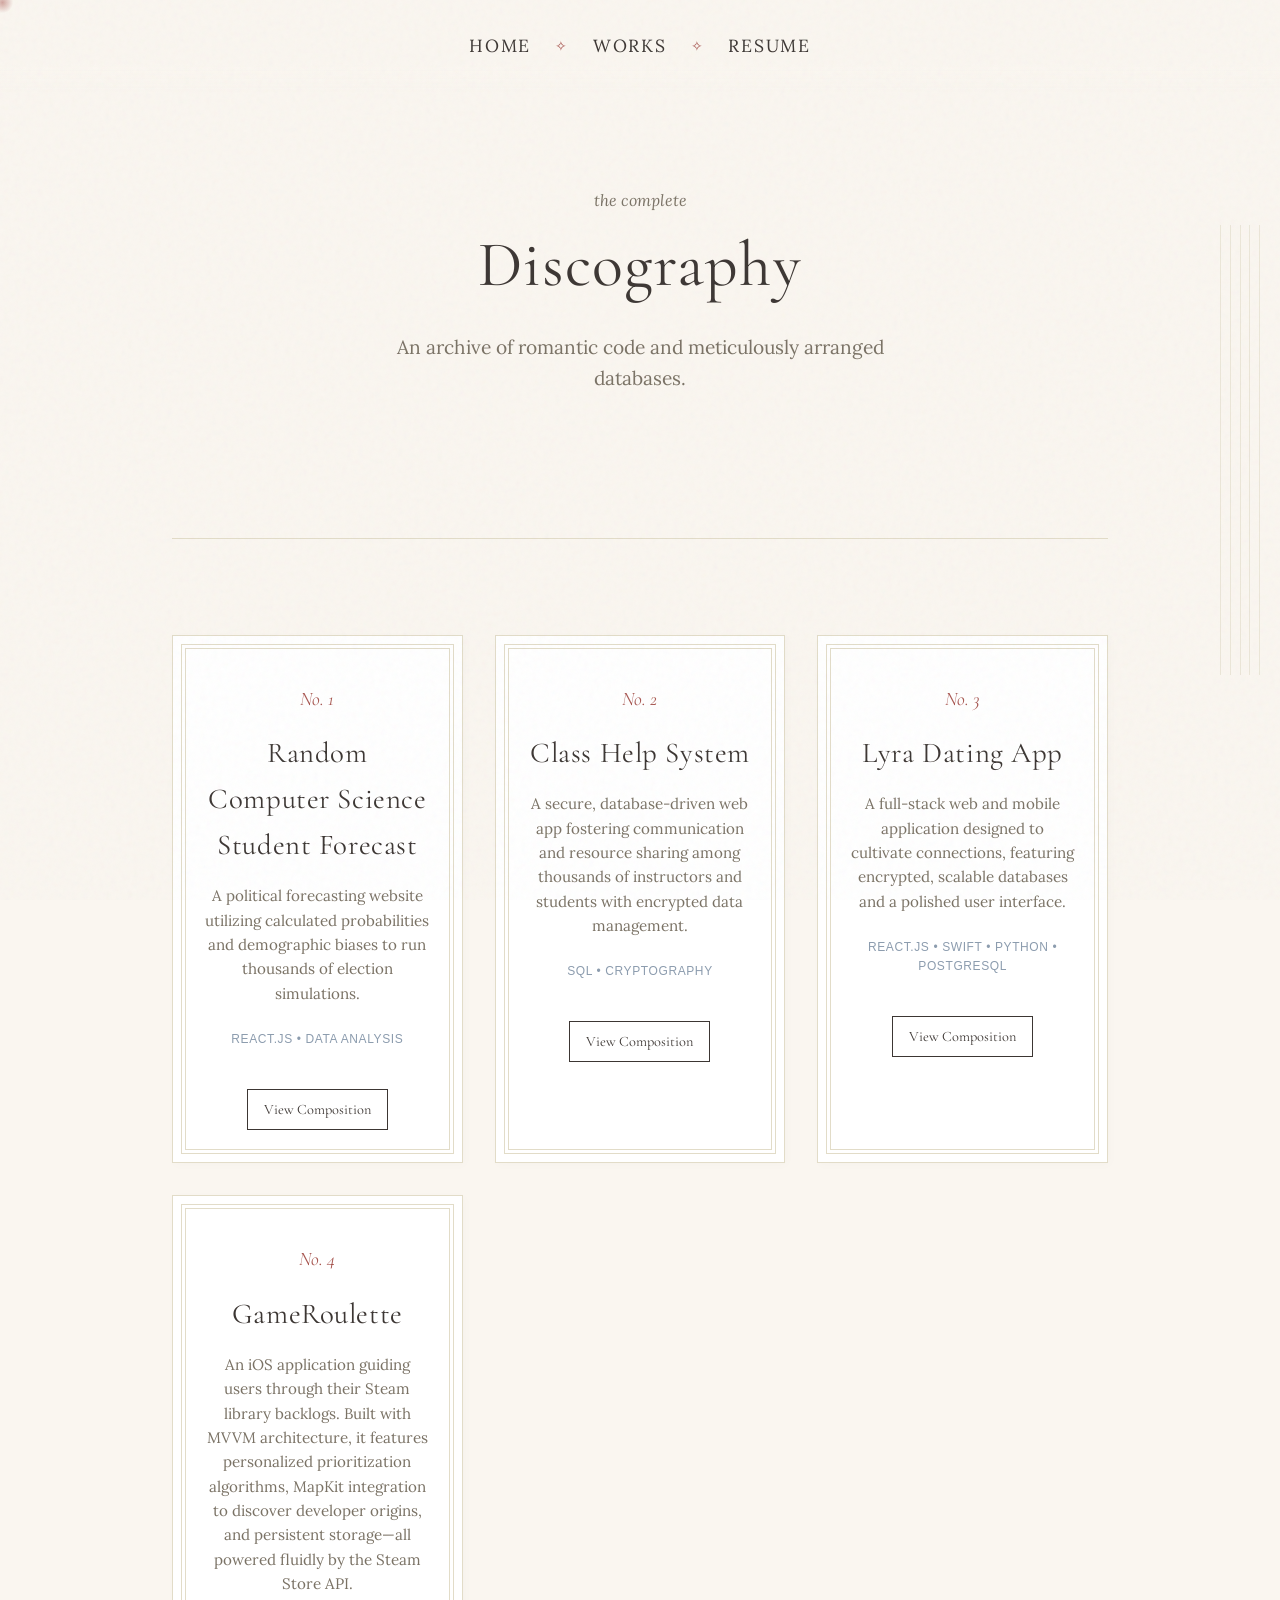
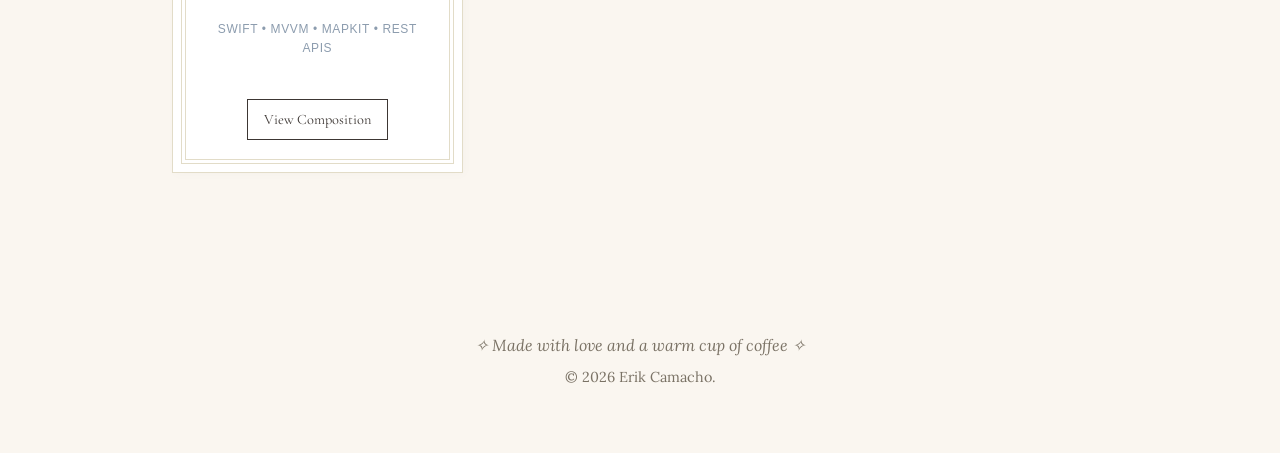
==== commit 9248965d: "Add files via upload" ====
--- a/projects.html
+++ b/projects.html
@@ -20,7 +20,7 @@
             <span class="separator">✧</span>
             <a href="projects.html">Works</a>
             <span class="separator">✧</span>
-            <a href="resume.html">Curriculum Vitae</a>
+            <a href="resume.html">Resume</a>
         </div>
     </nav>
 
